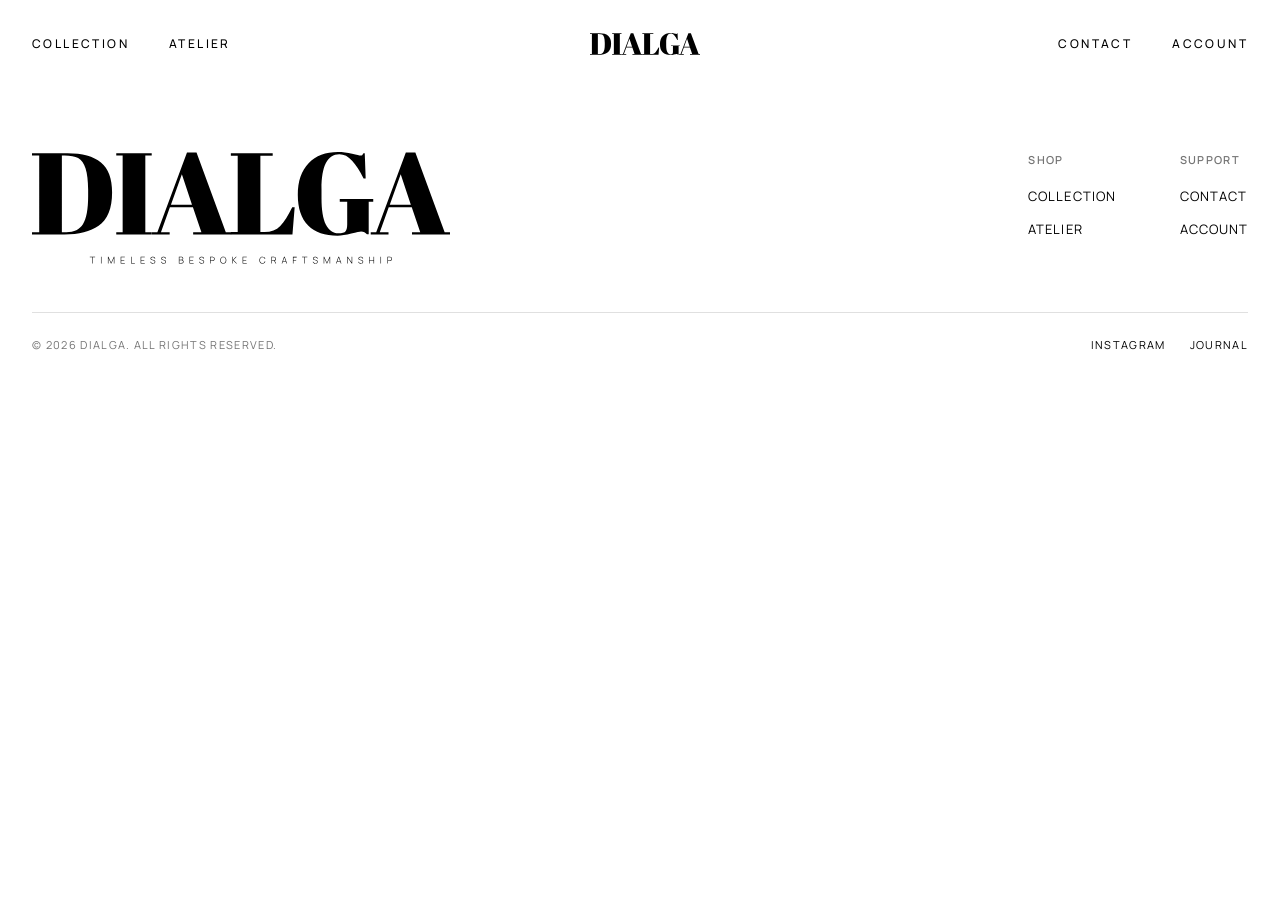
==== index.html @ 3e27c6c6 "Filename and directory fixed" ====
<!DOCTYPE html>
<html lang="en">
<head>
  <meta charset="UTF-8">
  <meta name="viewport" content="width=device-width, initial-scale=1.0">
  <link rel="preconnect" href="https://fonts.googleapis.com">
  <link rel="preconnect" href="https://fonts.gstatic.com" crossorigin>
  <link href="https://fonts.googleapis.com/css2?family=Abril+Fatface&family=Manrope:wght@400;500;600;700;800&display=swap" rel="stylesheet">
  <title>DIALGA | TIMELESS BESPOKE CRAFTSMANSHIP</title>
  <link rel="stylesheet" href="CSS/style.css">
</head>
<body>

  <header>
    <div class="headerContainer container">
      <nav class="navLinks" aria-label="Primary">
        <a class="navLink" href="pages/product.html">Collection</a>
        <a class="navLink" href="pages/about.html">Atelier</a>
      </nav>

      <a class="logo" href="index.html" aria-label="DIALGA — Home">
        <img src="assets/images/logo.svg" alt="DIALGA">
      </a>

      <nav class="navLinks" aria-label="Account">
        <a class="navLink" href="pages/contact.html">Contact</a>
        <a class="navLink" href="pages/sign-in.html">Account</a>
      </nav>
    </div>
  </header>

  <footer>
    <div class="container">
      <div class="footerContainer">
        <a class="logoAlt" href="index.html" aria-label="DIALGA — Home">
          <img src="assets/images/logo-alt.svg" alt="DIALGA">
        </a>

        <nav class="footerNavLinks" aria-label="Footer">
          <div class="footerNavGroup">
            <span class="footerLabel">Shop</span>
            <a class="footerLink" href="pages/product.html">Collection</a>
            <a class="footerLink" href="pages/about.html">Atelier</a>
          </div>
          <div class="footerNavGroup">
            <span class="footerLabel">Support</span>
            <a class="footerLink" href="pages/contact.html">Contact</a>
            <a class="footerLink" href="pages/sign-in.html">Account</a>
          </div>
        </nav>
      </div>

      <div class="footerBottom">
        <p class="footerCopyright">&copy; 2026 DIALGA. All Rights Reserved.</p>
        <div class="footerSocials">
          <a class="socialLink" href="#" target="_blank" rel="noopener">Instagram</a>
          <a class="socialLink" href="#" target="_blank" rel="noopener">Journal</a>
        </div>
      </div>
    </div>
  </footer>

  <script src="scripts/script.js"></script>
</body>
</html>
---- CSS/style.css ----
/* =========================================================
   DIALGA — Global Stylesheet
   ========================================================= */

/* -----------------------------
   1. RESET
------------------------------ */
*,
*::before,
*::after {
  box-sizing: border-box;
  margin: 0;
  padding: 0;
}

img,
svg {
  display: block;
  max-width: 100%;
}

h1,
h2,
h3,
h4,
h5,
h6 {
  font-family: var(--font-display);
  font-weight: 400; /* Abril Fatface ships as a single weight */
}

a {
  color: inherit;
  text-decoration: none;
}

ul,
ol {
  list-style: none;
}

button,
input {
  font: inherit;
  color: inherit;
  border: none;
  background: none;
}

/* -----------------------------
   2. ROOT VARIABLES
------------------------------ */
:root {
  /* Colors */
  --colorWhite: #ffffff;
  --colorBlack: #000000;
  --colorGrey: #757575;

  /* Fonts */
  --fontDisplay: "Abril Fatface", "Times New Roman", serif;
  --fontBody: "Manrope", "Helvetica Neue", Arial, sans-serif;

  /* Layout */
  --maxWidth: 1440px;
  --gutter: 32px;
  --border: 1px solid var(--colorBlack);
  --borderLight: 1px solid #e0e0e0;
  --headerHeight: 88px;
}

/* -----------------------------
   3. PAGE SETUP
------------------------------ */
body {
  background-color: var(--colorWhite);
  color: var(--colorBlack);
  font-family: var(--fontBody);
  font-size: 16px;
  line-height: 1.5;
}

/* -----------------------------
   4. CONTAINER
------------------------------ */
.container {
  width: 100%;
  max-width: var(--maxWidth);
  margin: 0 auto;
  padding: 0 var(--gutter);
}

/* -----------------------------
   5. HEADER
------------------------------ */
header {
  background-color: var(--colorWhite);
}

.headerContainer {
  height: var(--headerHeight);
  display: flex;
  align-items: center;
  justify-content: space-between;
}

.navLinks {
  display: flex;
  align-items: center;
  gap: 40px;
}

.navLink {
  font-size: 12px;
  font-weight: 500;
  text-transform: uppercase;
  letter-spacing: 0.2em;
}

.logo img {
  height: 22px;
  width: auto;
}

/* -----------------------------
   6. FOOTER
------------------------------ */
footer {
  padding: 64px 0 32px;
}

.footerContainer {
  display: flex;
  justify-content: space-between;
  gap: 32px;
  padding-bottom: 48px;
}

.logoAlt img {
  height: 112px;
  width: auto;
}

.footerNavLinks {
  display: flex;
  gap: 64px;
}

.footerNavGroup {
  display: flex;
  flex-direction: column;
  gap: 14px;
}

.footerLabel {
  font-size: 11px;
  font-weight: 600;
  text-transform: uppercase;
  letter-spacing: 0.12em;
  color: var(--colorGrey);
  margin-bottom: 4px;
}

.footerLink {
  font-size: 13px;
  text-transform: uppercase;
  letter-spacing: 0.08em;
}

.footerBottom {
  display: flex;
  align-items: center;
  justify-content: space-between;
  padding-top: 24px;
  border-top: var(--borderLight);
}

.footerCopyright {
  font-size: 11px;
  text-transform: uppercase;
  letter-spacing: 0.12em;
  color: var(--colorGrey);
}

.footerSocials {
  display: flex;
  gap: 24px;
}

.socialLink {
  font-size: 11px;
  text-transform: uppercase;
  letter-spacing: 0.12em;
}
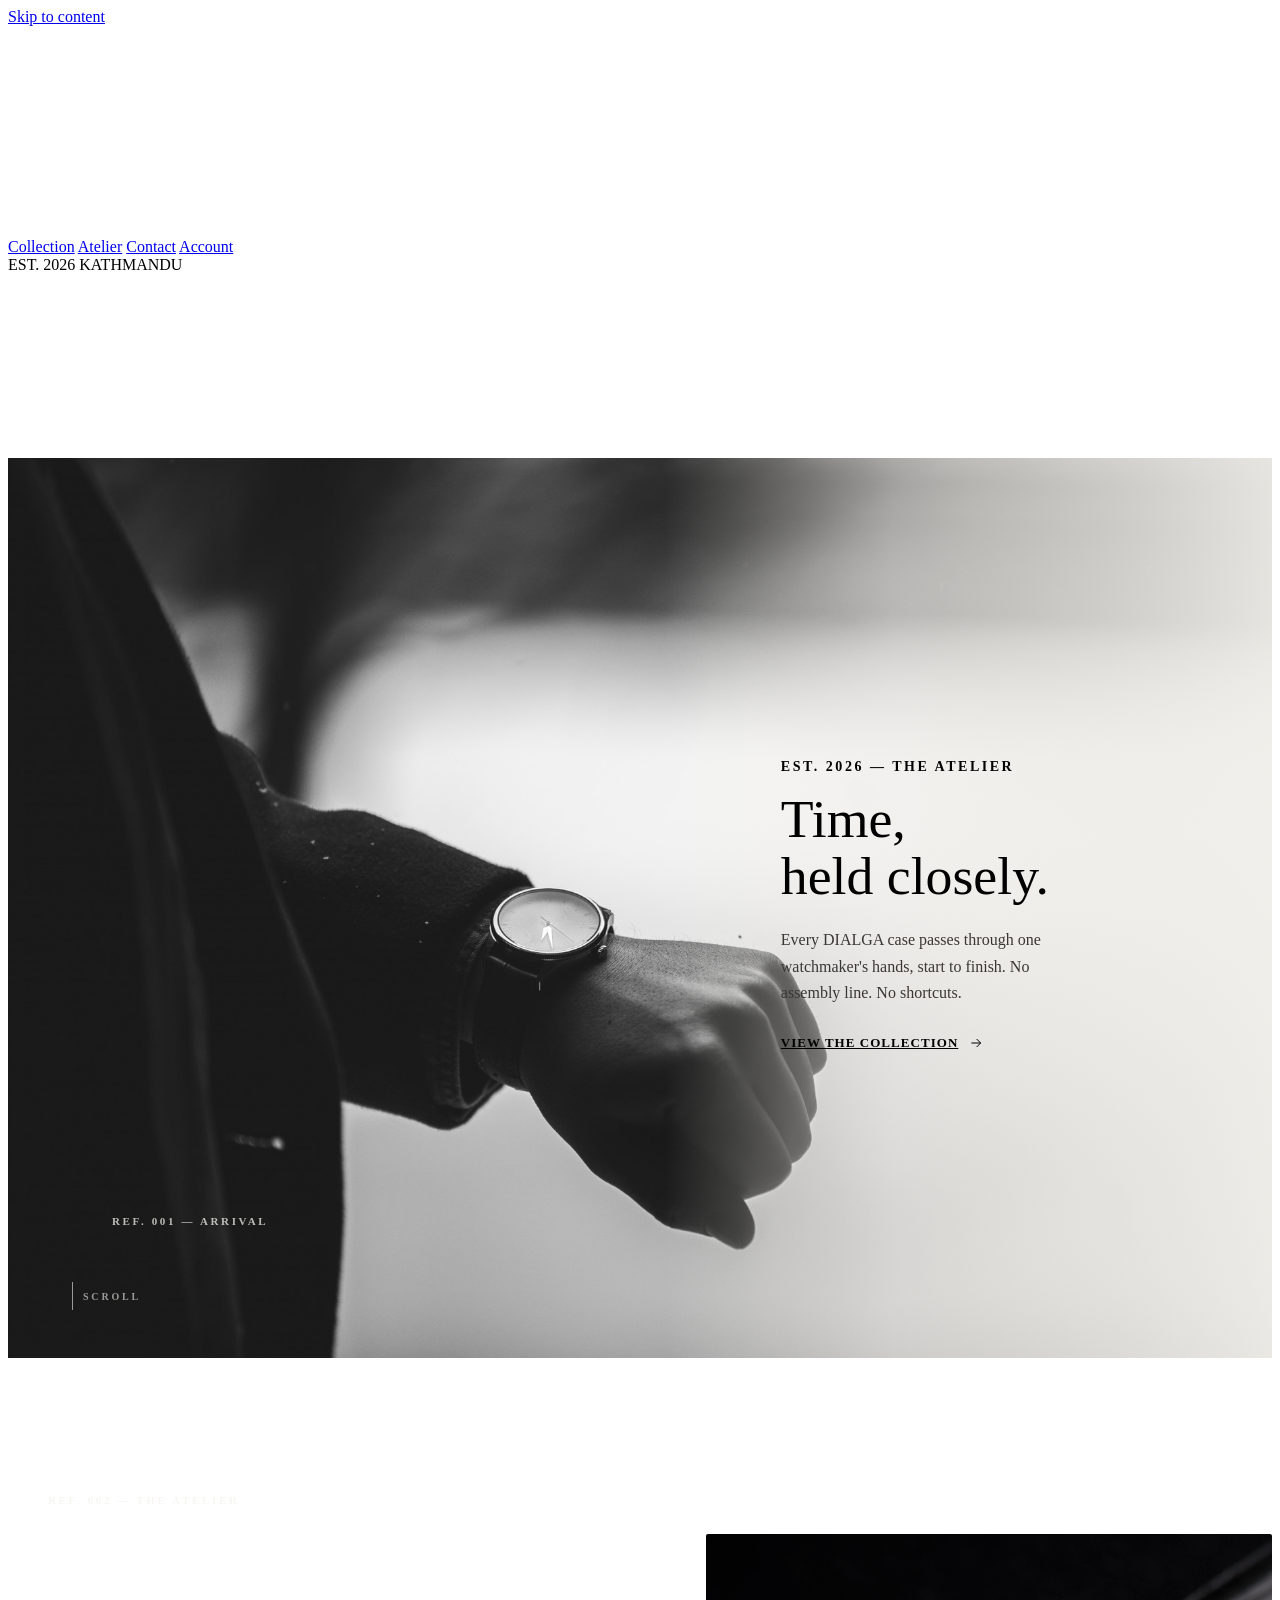
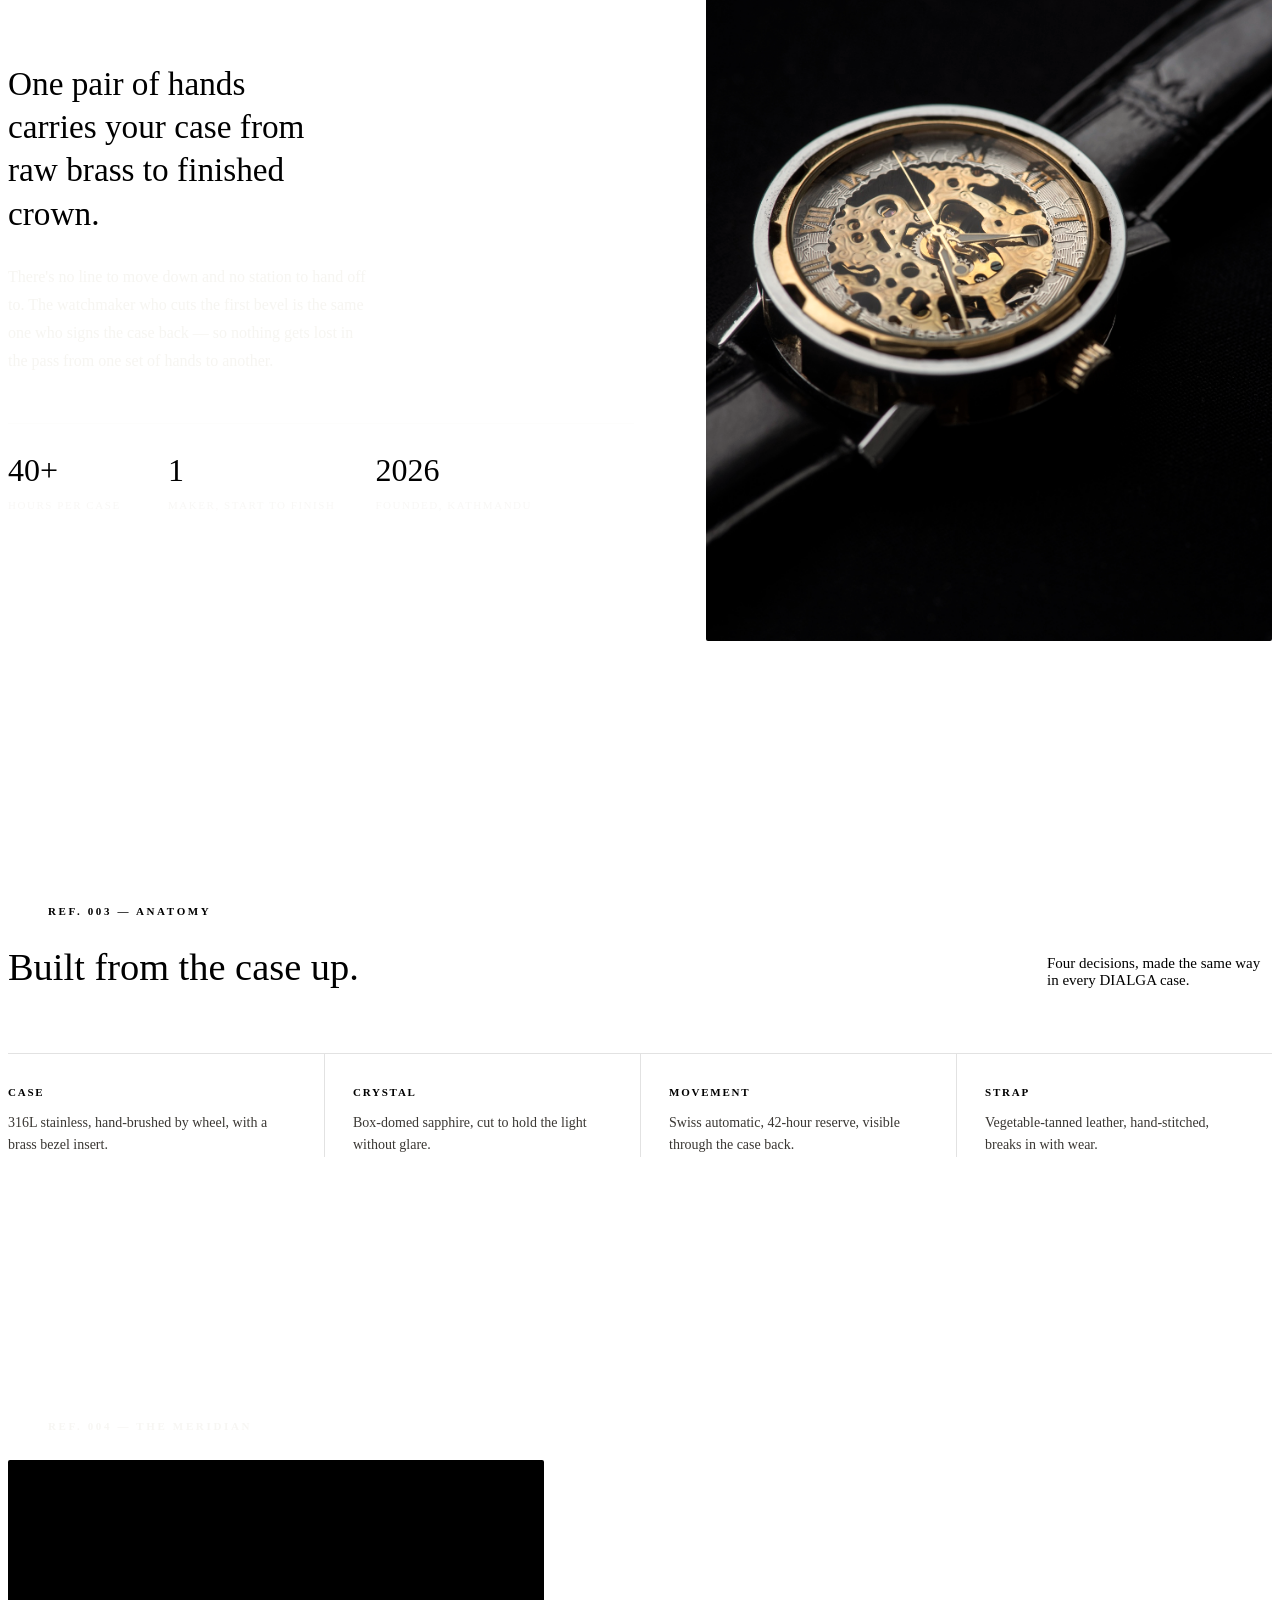
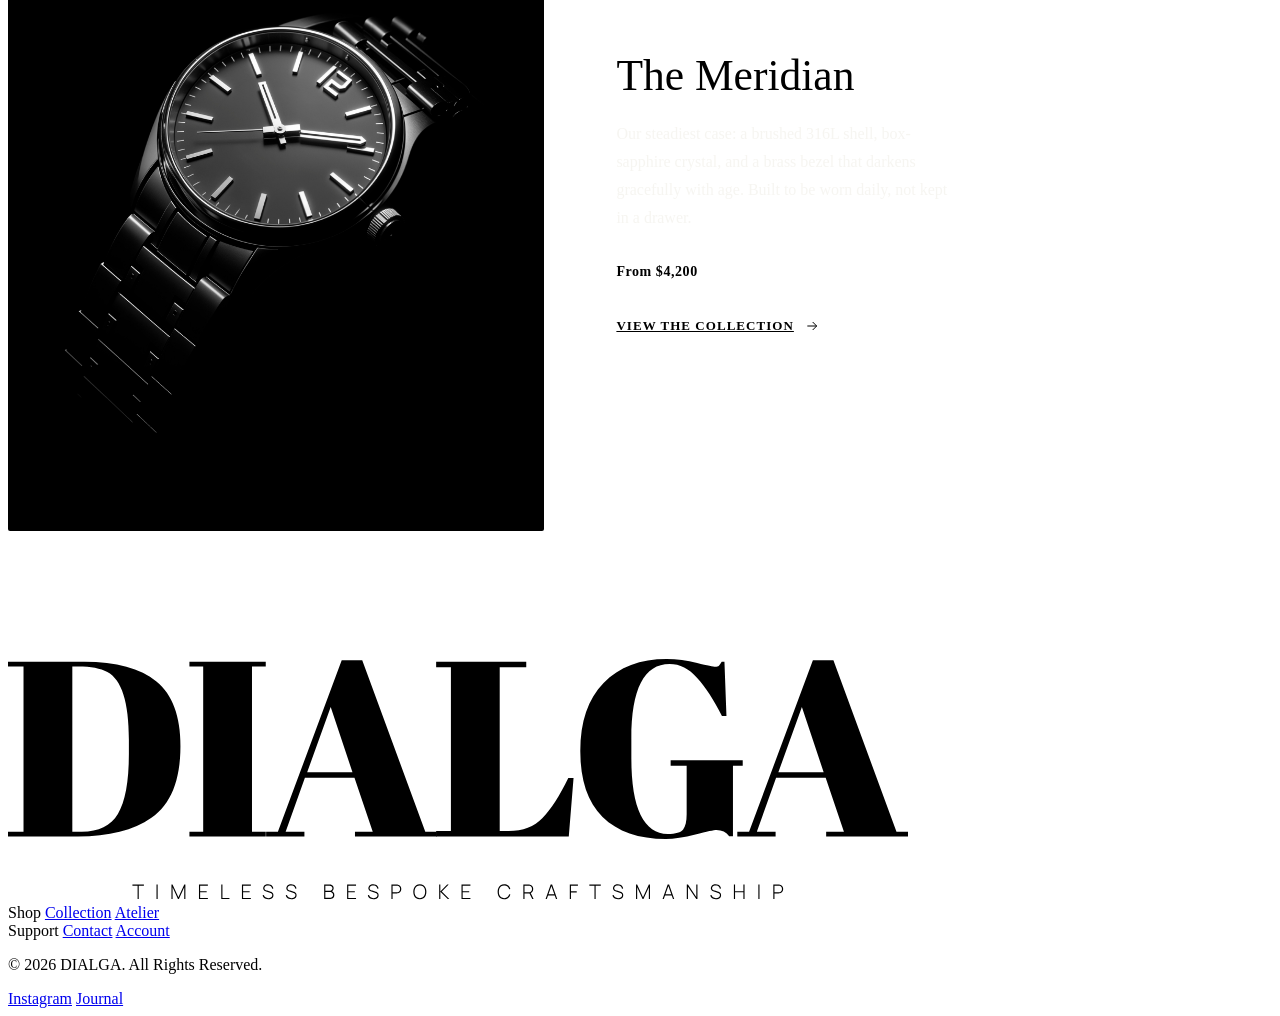
==== commit 973e0527: "Additional content generated" ====
--- a/index.html
+++ b/index.html
@@ -3,31 +3,647 @@
 <head>
   <meta charset="UTF-8">
   <meta name="viewport" content="width=device-width, initial-scale=1.0">
+  <title>DIALGA — Hand-Crafted Luxury Timepieces</title>
+  <meta name="description" content="DIALGA is a Kathmandu atelier making hand-finished watches, one watchmaker per case, start to finish. No assembly line, no shortcuts.">
+
+  <meta property="og:type" content="website">
+  <meta property="og:title" content="DIALGA — Hand-Crafted Luxury Timepieces">
+  <meta property="og:description" content="Every DIALGA case passes through one watchmaker's hands, start to finish. No assembly line. No shortcuts.">
+  <meta property="og:image" content="assets/images/hero-img.jpg">
+  <meta property="og:url" content="https://www.dialga.com/">
+  <meta name="twitter:card" content="summary_large_image">
+
+  <link rel="icon" type="image/svg+xml" href="assets/images/logo.svg">
+
   <link rel="preconnect" href="https://fonts.googleapis.com">
   <link rel="preconnect" href="https://fonts.gstatic.com" crossorigin>
   <link href="https://fonts.googleapis.com/css2?family=Abril+Fatface&family=Manrope:wght@400;500;600;700;800&display=swap" rel="stylesheet">
-  <title>DIALGA | TIMELESS BESPOKE CRAFTSMANSHIP</title>
-  <link rel="stylesheet" href="CSS/style.css">
+  <link rel="stylesheet" href="css/style.css">
+
+  <!-- Index-page-only styles. Only rules shared across pages (header shell,
+       footer, side nav, tokens, fonts) live in css/style.css. -->
+  <style>
+
+    /* ============================== HERO ============================== */
+
+    .hero {
+      position: relative;
+      height: 100svh;
+      min-height: 620px;
+      width: 100%;
+      overflow: hidden;
+      background: var(--charcoal);
+    }
+
+    .heroImage { position: absolute; inset: 0; z-index: 0; }
+
+    .heroImage img {
+      width: 100%;
+      height: 100%;
+      object-fit: cover;
+      object-position: 0% center;
+      display: block;
+    }
+
+    /* Film-grain: a faint fractal-noise texture over the photo, blended
+       with overlay so it reads as print-grade grain rather than digital
+       flatness. Cheap in bytes (inline SVG), no image request. */
+    .hero::after {
+      content: "";
+      position: absolute;
+      inset: 0;
+      z-index: 1;
+      opacity: 0.05;
+      mix-blend-mode: overlay;
+      pointer-events: none;
+      background-image: url("data:image/svg+xml,%3Csvg xmlns='http://www.w3.org/2000/svg'%3E%3Cfilter id='n'%3E%3CfeTurbulence type='fractalNoise' baseFrequency='0.85' numOctaves='2' stitchTiles='stitch'/%3E%3C/filter%3E%3Crect width='100%25' height='100%25' filter='url(%23n)'/%3E%3C/svg%3E");
+    }
+
+    /* Safety-net scrim: soft bone gradient between photo and text at all
+       desktop widths, so legibility doesn't depend on the specific crop. */
+    .hero::before {
+      content: "";
+      position: absolute;
+      inset: 0;
+      z-index: 2;
+      background: linear-gradient(
+        to right,
+        rgba(243, 241, 236, 0) 52%,
+        rgba(243, 241, 236, 0.55) 70%,
+        rgba(243, 241, 236, 0.92) 100%
+      );
+      pointer-events: none;
+    }
+
+    .heroContent {
+      position: absolute;
+      top: 0;
+      right: 0;
+      height: 100%;
+      z-index: 3;
+      width: clamp(300px, 34vw, 460px);
+      display: flex;
+      flex-direction: column;
+      justify-content: center;
+      padding: 0 clamp(32px, 5vw, 56px) 96px 16px;
+    }
+
+    /* Staggered entrance — respects prefers-reduced-motion via the global
+       "* { animation-duration: 0.01ms !important }" rule in style.css. */
+    @keyframes heroReveal {
+      from { opacity: 0; transform: translateY(18px); }
+      to   { opacity: 1; transform: translateY(0); }
+    }
+
+    .heroKicker, .heroHeadline, .heroSubtext, .heroCta, .heroRef, .heroScrollCue {
+      animation: heroReveal 0.9s cubic-bezier(0.22, 1, 0.36, 1) both;
+    }
+    .heroRef        { animation-delay: 0.05s; }
+    .heroKicker     { animation-delay: 0.15s; }
+    .heroHeadline   { animation-delay: 0.30s; }
+    .heroSubtext    { animation-delay: 0.48s; }
+    .heroCta        { animation-delay: 0.62s; }
+    .heroScrollCue  { animation-delay: 0.80s; }
+
+    .heroKicker {
+      font-size: 14px;
+      font-weight: 600;
+      letter-spacing: 0.18em;
+      text-transform: uppercase;
+      color: var(--brass);
+      margin: 0 0 16px;
+    }
+
+    .heroHeadline {
+      font-family: var(--font-display);
+      font-weight: 400;
+      font-size: clamp(34px, 4.2vw, 68px);
+      line-height: 1.06;
+      margin: 0 0 22px;
+      color: var(--ink);
+    }
+
+    .heroSubtext {
+      font-size: 16px;
+      line-height: 1.65;
+      color: #3A3733;
+      margin: 0 0 28px;
+      max-width: 34ch;
+    }
+
+    .heroCta {
+      display: inline-flex;
+      align-items: center;
+      gap: 10px;
+      width: fit-content;
+      font-size: 13px;
+      font-weight: 600;
+      letter-spacing: 0.08em;
+      text-transform: uppercase;
+      color: var(--ink);
+      padding-bottom: 6px;
+      border-bottom: 1px solid var(--ink);
+      transition: gap 0.25s ease, color 0.25s ease, border-color 0.25s ease;
+    }
+
+    .heroCta:hover, .heroCta:focus-visible {
+      gap: 16px;
+      color: var(--brass);
+      border-color: var(--brass);
+    }
+
+    .heroCta svg { width: 16px; height: 16px; flex-shrink: 0; }
+
+    /* Ledger plate — every section on this page carries one of these,
+       echoing the fact that every DIALGA case is individually referenced.
+       It's the one recurring device that's actually true of the product. */
+    .heroRef {
+      position: absolute;
+      left: 64px;
+      bottom: 120px;
+      z-index: 3;
+      display: flex;
+      align-items: center;
+      gap: 12px;
+      font-size: 11px;
+      font-weight: 600;
+      letter-spacing: 0.24em;
+      text-transform: uppercase;
+      color: rgba(243, 241, 236, 0.75);
+    }
+
+    .heroRef::before {
+      content: "";
+      width: 28px;
+      height: 1px;
+      background: var(--brass-light);
+    }
+
+    .heroScrollCue {
+      position: absolute;
+      left: 64px;
+      bottom: 48px;
+      z-index: 3;
+      display: flex;
+      align-items: center;
+      gap: 10px;
+      font-size: 10px;
+      font-weight: 600;
+      letter-spacing: 0.28em;
+      text-transform: uppercase;
+      color: rgba(243, 241, 236, 0.6);
+    }
+
+    .heroScrollCue span {
+      display: block;
+      width: 1px;
+      height: 28px;
+      background: rgba(243, 241, 236, 0.6);
+      animation: scrollLine 2.2s ease-in-out infinite;
+      transform-origin: top;
+    }
+
+    @keyframes scrollLine {
+      0%   { transform: scaleY(0); opacity: 0; }
+      35%  { transform: scaleY(1); opacity: 1; }
+      70%  { transform: scaleY(1); opacity: 0.4; }
+      100% { transform: scaleY(0); opacity: 0; }
+    }
+
+    @media (max-width: 700px) {
+      .heroImage img { object-position: 32% center; }
+
+      /* Repurpose the desktop light scrim (.hero::before) as a dark
+         bottom-up scrim on mobile, rather than introducing a second
+         pseudo-element — same slot, different gradient. */
+      .hero::before {
+        background: linear-gradient(to top, rgba(10, 9, 8, 0.72) 0%, rgba(10, 9, 8, 0.28) 45%, rgba(10, 9, 8, 0) 68%);
+      }
+
+      .heroContent {
+        top: auto; bottom: 0; right: 0; left: 0;
+        width: auto; height: auto;
+        padding: 0 24px 48px;
+        z-index: 3;
+      }
+
+      .heroKicker { color: #D9B27C; }
+      .heroHeadline { color: var(--bone); font-size: clamp(34px, 10vw, 48px); }
+      .heroSubtext { color: rgba(243, 241, 236, 0.78); max-width: none; }
+      .heroCta { color: var(--bone); border-color: var(--bone); }
+      .heroCta:hover, .heroCta:focus-visible { color: var(--brass-light); border-color: var(--brass-light); }
+
+      .heroRef, .heroScrollCue { display: none; }
+    }
+
+    /* ========================= SHARED SECTION SHELL ========================= */
+
+    .section {
+      padding: 128px 0;
+      position: relative;
+      opacity: 0;
+      transform: translateY(28px);
+      transition: opacity 0.8s cubic-bezier(0.22, 1, 0.36, 1), transform 0.8s cubic-bezier(0.22, 1, 0.36, 1);
+    }
+
+    .section.isVisible { opacity: 1; transform: translateY(0); }
+
+    .section--dark { background: var(--charcoal); color: var(--bone); }
+    .section--light { background: var(--bone); color: var(--ink); }
+
+    .sectionRef {
+      display: inline-flex;
+      align-items: center;
+      gap: 12px;
+      font-size: 11px;
+      font-weight: 600;
+      letter-spacing: 0.24em;
+      text-transform: uppercase;
+      margin: 0 0 28px;
+    }
+
+    .sectionRef::before {
+      content: "";
+      width: 28px;
+      height: 1px;
+      background: var(--brass);
+    }
+
+    .section--dark .sectionRef { color: rgba(243, 241, 236, 0.65); }
+    .section--light .sectionRef { color: var(--stone); }
+
+    @media (max-width: 700px) {
+      .section { padding: 80px 0; }
+    }
+
+    /* ============================== ATELIER ============================== */
+
+    .atelierGrid {
+      display: grid;
+      grid-template-columns: 1.05fr 0.95fr;
+      gap: 72px;
+      align-items: center;
+    }
+
+    .atelierQuote {
+      font-family: var(--font-display);
+      font-weight: 400;
+      font-size: clamp(26px, 2.6vw, 40px);
+      line-height: 1.3;
+      color: var(--bone);
+      margin: 0 0 28px;
+      max-width: 18ch;
+    }
+
+    .atelierBody {
+      font-size: 16px;
+      line-height: 1.75;
+      color: rgba(243, 241, 236, 0.72);
+      max-width: 46ch;
+      margin: 0 0 48px;
+    }
+
+    .statRow {
+      display: flex;
+      gap: 40px;
+      flex-wrap: wrap;
+      border-top: 1px solid rgba(243, 241, 236, 0.16);
+      padding-top: 28px;
+    }
+
+    .statItem { min-width: 120px; }
+
+    .statNumber {
+      display: block;
+      font-family: var(--font-display);
+      font-size: 32px;
+      color: var(--brass-light);
+      margin-bottom: 6px;
+    }
+
+    .statLabel {
+      font-size: 11px;
+      letter-spacing: 0.14em;
+      text-transform: uppercase;
+      color: rgba(243, 241, 236, 0.55);
+    }
+
+    .atelierImage {
+      position: relative;
+      aspect-ratio: 4 / 5;
+      overflow: hidden;
+      border-radius: 2px;
+    }
+
+    .atelierImage img {
+      width: 100%;
+      height: 100%;
+      object-fit: cover;
+      display: block;
+      filter: sepia(0.18) saturate(1.05);
+    }
+
+    @media (max-width: 860px) {
+      .atelierGrid { grid-template-columns: 1fr; gap: 40px; }
+      .atelierImage { order: -1; aspect-ratio: 16 / 10; }
+    }
+
+    /* ============================== ANATOMY ============================== */
+
+    .anatomyHead {
+      display: flex;
+      justify-content: space-between;
+      align-items: flex-end;
+      gap: 32px;
+      flex-wrap: wrap;
+      margin-bottom: 64px;
+    }
+
+    .anatomyHeading {
+      font-family: var(--font-display);
+      font-weight: 400;
+      font-size: clamp(28px, 3vw, 44px);
+      margin: 0;
+      color: var(--ink);
+    }
+
+    .anatomyIntro {
+      font-size: 15px;
+      color: var(--stone);
+      max-width: 30ch;
+      margin: 0;
+    }
+
+    .specStrip {
+      display: grid;
+      grid-template-columns: repeat(4, 1fr);
+      border-top: 1px solid rgba(18, 17, 16, 0.12);
+    }
+
+    .specItem {
+      padding: 32px 28px 0 0;
+      border-left: 1px solid rgba(18, 17, 16, 0.12);
+      padding-left: 28px;
+    }
+
+    .specItem:first-child { border-left: none; padding-left: 0; }
+
+    .specLabel {
+      font-size: 11px;
+      font-weight: 700;
+      letter-spacing: 0.16em;
+      text-transform: uppercase;
+      color: var(--brass);
+      margin: 0 0 14px;
+    }
+
+    .specText {
+      font-size: 14px;
+      line-height: 1.6;
+      color: #3A3733;
+      margin: 0;
+    }
+
+    @media (max-width: 860px) {
+      .specStrip { grid-template-columns: 1fr 1fr; }
+      .specItem:nth-child(3) { border-left: none; padding-left: 0; }
+      .specItem:nth-child(1), .specItem:nth-child(2), .specItem:nth-child(3), .specItem:nth-child(4) {
+        border-top: 1px solid rgba(18, 17, 16, 0.12);
+        padding-top: 24px;
+        margin-top: 24px;
+      }
+      .specItem:nth-child(1), .specItem:nth-child(2) { border-top: none; margin-top: 0; }
+    }
+
+    @media (max-width: 560px) {
+      .specStrip { grid-template-columns: 1fr; }
+      .specItem { border-left: none !important; padding-left: 0 !important; }
+      .specItem:not(:first-child) { border-top: 1px solid rgba(18, 17, 16, 0.12); padding-top: 24px; margin-top: 24px; }
+    }
+
+    /* ============================== FEATURED ============================== */
+
+    .featuredGrid {
+      display: grid;
+      grid-template-columns: 0.9fr 1.1fr;
+      gap: 72px;
+      align-items: center;
+    }
+
+    .featuredImage {
+      position: relative;
+      aspect-ratio: 4 / 5;
+      overflow: hidden;
+      border-radius: 2px;
+    }
+
+    .featuredImage img {
+      width: 100%;
+      height: 100%;
+      object-fit: cover;
+      display: block;
+    }
+
+    .featuredName {
+      font-family: var(--font-display);
+      font-weight: 400;
+      font-size: clamp(30px, 3.4vw, 48px);
+      margin: 0 0 20px;
+      color: var(--bone);
+    }
+
+    .featuredBody {
+      font-size: 16px;
+      line-height: 1.75;
+      color: rgba(243, 241, 236, 0.72);
+      max-width: 42ch;
+      margin: 0 0 32px;
+    }
+
+    .featuredMeta {
+      display: flex;
+      align-items: center;
+      gap: 24px;
+      margin-bottom: 36px;
+    }
+
+    .featuredPrice {
+      font-size: 14px;
+      font-weight: 600;
+      letter-spacing: 0.04em;
+      color: var(--brass-light);
+    }
+
+    .featuredCta {
+      display: inline-flex;
+      align-items: center;
+      gap: 10px;
+      width: fit-content;
+      font-size: 13px;
+      font-weight: 600;
+      letter-spacing: 0.08em;
+      text-transform: uppercase;
+      color: var(--bone);
+      padding-bottom: 6px;
+      border-bottom: 1px solid var(--bone);
+      transition: gap 0.25s ease, color 0.25s ease, border-color 0.25s ease;
+    }
+
+    .featuredCta:hover, .featuredCta:focus-visible {
+      gap: 16px;
+      color: var(--brass-light);
+      border-color: var(--brass-light);
+    }
+
+    .featuredCta svg { width: 16px; height: 16px; flex-shrink: 0; }
+
+    @media (max-width: 860px) {
+      .featuredGrid { grid-template-columns: 1fr; gap: 40px; }
+      .featuredImage { aspect-ratio: 16 / 10; }
+    }
+
+  </style>
 </head>
 <body>
 
+  <a class="skipLink" href="#main">Skip to content</a>
+
+  <div class="sideNav" aria-label="Main Navigation">
+
+    <div class="navHandle" aria-hidden="true">
+      <img src="assets/images/icon-list.svg" alt="" />
+    </div>
+
+    <div class="navLogo">
+      <a href="index.html" aria-label="DIALGA — Home">
+        <img src="assets/images/logo-light.svg" alt="DIALGA" />
+      </a>
+    </div>
+
+    <nav class="navMenu">
+      <a href="pages/product.html">Collection</a>
+      <a href="pages/about.html">Atelier</a>
+      <a href="pages/contact.html">Contact</a>
+      <a href="pages/sign-in.html">Account</a>
+    </nav>
+
+    <div class="navMeta">
+      <span>EST. 2026</span>
+      <span class="navMetaLoc">KATHMANDU</span>
+    </div>
+
+  </div>
+
   <header>
-    <div class="headerContainer container">
-      <nav class="navLinks" aria-label="Primary">
-        <a class="navLink" href="pages/product.html">Collection</a>
-        <a class="navLink" href="pages/about.html">Atelier</a>
-      </nav>
-
+    <div class="headerInner">
       <a class="logo" href="index.html" aria-label="DIALGA — Home">
-        <img src="assets/images/logo.svg" alt="DIALGA">
+        <img src="assets/images/logo-light.svg" alt="DIALGA">
       </a>
-
-      <nav class="navLinks" aria-label="Account">
-        <a class="navLink" href="pages/contact.html">Contact</a>
-        <a class="navLink" href="pages/sign-in.html">Account</a>
-      </nav>
     </div>
   </header>
+
+  <main id="main">
+
+    <section class="hero">
+      <div class="heroImage">
+        <img src="assets/images/hero-img.jpg" alt="Close-up of a hand-finished DIALGA watch worn on the wrist, checking the time">
+      </div>
+      <div class="heroContent">
+        <p class="heroKicker">Est. 2026 &mdash; The Atelier</p>
+        <h1 class="heroHeadline">Time,<br>held closely.</h1>
+        <p class="heroSubtext">Every DIALGA case passes through one watchmaker's hands, start to finish. No assembly line. No shortcuts.</p>
+        <a class="heroCta" href="pages/product.html">
+          View the collection
+          <svg viewBox="0 0 24 24" fill="none" stroke="currentColor" stroke-width="1.5"><path d="M5 12h14M13 6l6 6-6 6"/></svg>
+        </a>
+      </div>
+      <p class="heroRef">Ref. 001 — Arrival</p>
+      <div class="heroScrollCue"><span></span>Scroll</div>
+    </section>
+
+    <!-- REF. 002 — the maker's process, stated plainly -->
+    <section class="section section--dark" id="atelier">
+      <div class="container">
+        <p class="sectionRef">Ref. 002 — The Atelier</p>
+        <div class="atelierGrid">
+          <div>
+            <p class="atelierQuote">One pair of hands carries your case from raw brass to finished crown.</p>
+            <p class="atelierBody">There's no line to move down and no station to hand off to. The watchmaker who cuts the first bevel is the same one who signs the case back — so nothing gets lost in the pass from one set of hands to another.</p>
+            <div class="statRow">
+              <div class="statItem">
+                <span class="statNumber">40+</span>
+                <span class="statLabel">Hours per case</span>
+              </div>
+              <div class="statItem">
+                <span class="statNumber">1</span>
+                <span class="statLabel">Maker, start to finish</span>
+              </div>
+              <div class="statItem">
+                <span class="statNumber">2026</span>
+                <span class="statLabel">Founded, Kathmandu</span>
+              </div>
+            </div>
+          </div>
+          <div class="atelierImage">
+            <img src="assets/images/product-4.jpg" alt="Close-up of a watchmaker's hands finishing a case in the DIALGA atelier">
+          </div>
+        </div>
+      </div>
+    </section>
+
+    <!-- REF. 003 — what's actually inside the case -->
+    <section class="section section--light" id="anatomy">
+      <div class="container">
+        <p class="sectionRef">Ref. 003 — Anatomy</p>
+        <div class="anatomyHead">
+          <h2 class="anatomyHeading">Built from the case up.</h2>
+          <p class="anatomyIntro">Four decisions, made the same way in every DIALGA case.</p>
+        </div>
+        <div class="specStrip">
+          <div class="specItem">
+            <p class="specLabel">Case</p>
+            <p class="specText">316L stainless, hand-brushed by wheel, with a brass bezel insert.</p>
+          </div>
+          <div class="specItem">
+            <p class="specLabel">Crystal</p>
+            <p class="specText">Box-domed sapphire, cut to hold the light without glare.</p>
+          </div>
+          <div class="specItem">
+            <p class="specLabel">Movement</p>
+            <p class="specText">Swiss automatic, 42-hour reserve, visible through the case back.</p>
+          </div>
+          <div class="specItem">
+            <p class="specLabel">Strap</p>
+            <p class="specText">Vegetable-tanned leather, hand-stitched, breaks in with wear.</p>
+          </div>
+        </div>
+      </div>
+    </section>
+
+    <!-- REF. 004 — bridge into the product catalogue -->
+    <section class="section section--dark" id="featured">
+      <div class="container">
+        <p class="sectionRef">Ref. 004 — The Meridian</p>
+        <div class="featuredGrid">
+          <div class="featuredImage">
+            <img src="assets/images/product-1.jpg" alt="The Meridian, a DIALGA watch with a brushed steel case and brass bezel">
+          </div>
+          <div>
+            <h2 class="featuredName">The Meridian</h2>
+            <p class="featuredBody">Our steadiest case: a brushed 316L shell, box-sapphire crystal, and a brass bezel that darkens gracefully with age. Built to be worn daily, not kept in a drawer.</p>
+            <div class="featuredMeta">
+              <span class="featuredPrice">From $4,200</span>
+            </div>
+            <a class="featuredCta" href="pages/product.html">
+              View the collection
+              <svg viewBox="0 0 24 24" fill="none" stroke="currentColor" stroke-width="1.5"><path d="M5 12h14M13 6l6 6-6 6"/></svg>
+            </a>
+          </div>
+        </div>
+      </div>
+    </section>
+
+  </main>
 
   <footer>
     <div class="container">
@@ -53,13 +669,34 @@
       <div class="footerBottom">
         <p class="footerCopyright">&copy; 2026 DIALGA. All Rights Reserved.</p>
         <div class="footerSocials">
-          <a class="socialLink" href="#" target="_blank" rel="noopener">Instagram</a>
-          <a class="socialLink" href="#" target="_blank" rel="noopener">Journal</a>
+          <a class="socialLink" href="#" target="_blank" rel="noopener" aria-label="Instagram (opens in new tab)">Instagram</a>
+          <a class="socialLink" href="#" target="_blank" rel="noopener" aria-label="Journal (opens in new tab)">Journal</a>
         </div>
       </div>
     </div>
   </footer>
 
   <script src="scripts/script.js"></script>
+  <script>
+    // Index-page-only: reveal the .section blocks as they scroll into view.
+    // Reduced-motion users get the same result instantly, since the shared
+    // stylesheet zeroes transition-duration under that media query.
+    (function () {
+      var sections = document.querySelectorAll('.section');
+      if (!('IntersectionObserver' in window) || !sections.length) {
+        sections.forEach(function (s) { s.classList.add('isVisible'); });
+        return;
+      }
+      var io = new IntersectionObserver(function (entries) {
+        entries.forEach(function (entry) {
+          if (entry.isIntersecting) {
+            entry.target.classList.add('isVisible');
+            io.unobserve(entry.target);
+          }
+        });
+      }, { threshold: 0.15 });
+      sections.forEach(function (s) { io.observe(s); });
+    })();
+  </script>
 </body>
-</html>
+</html>
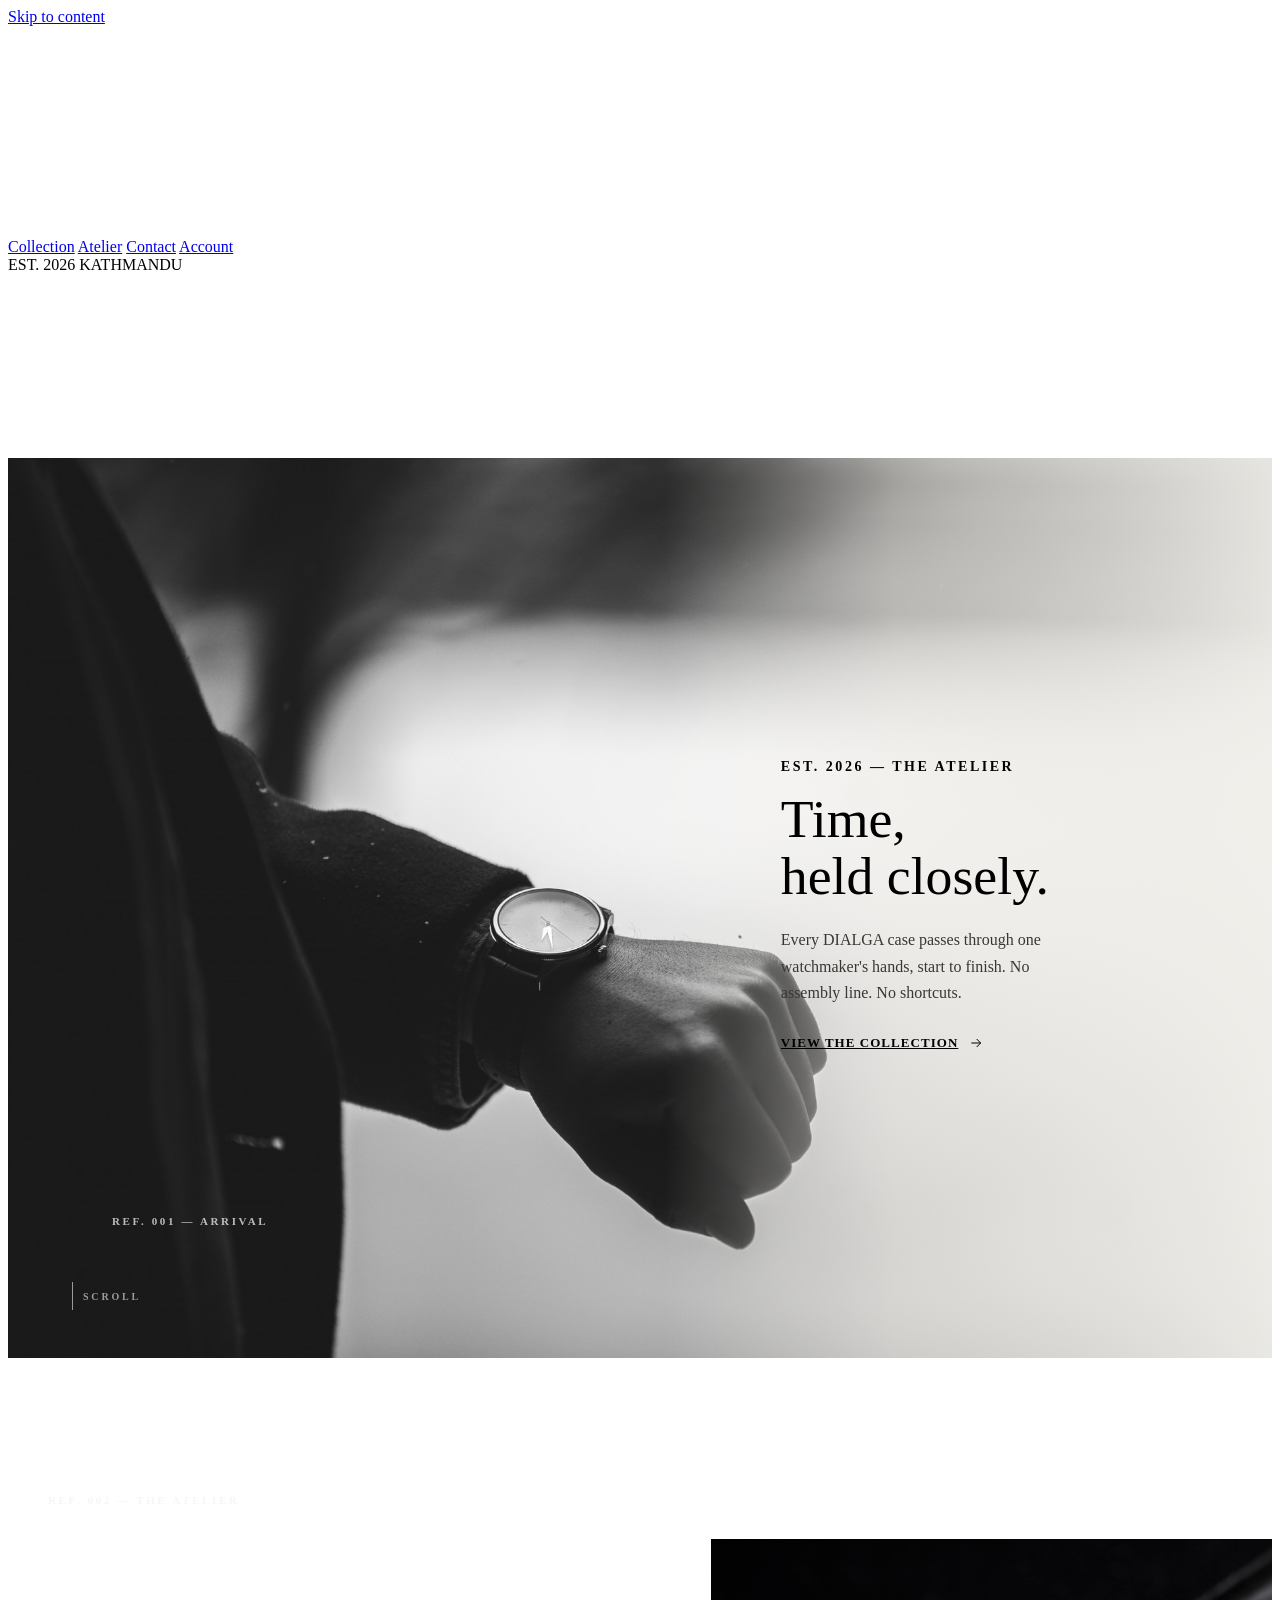
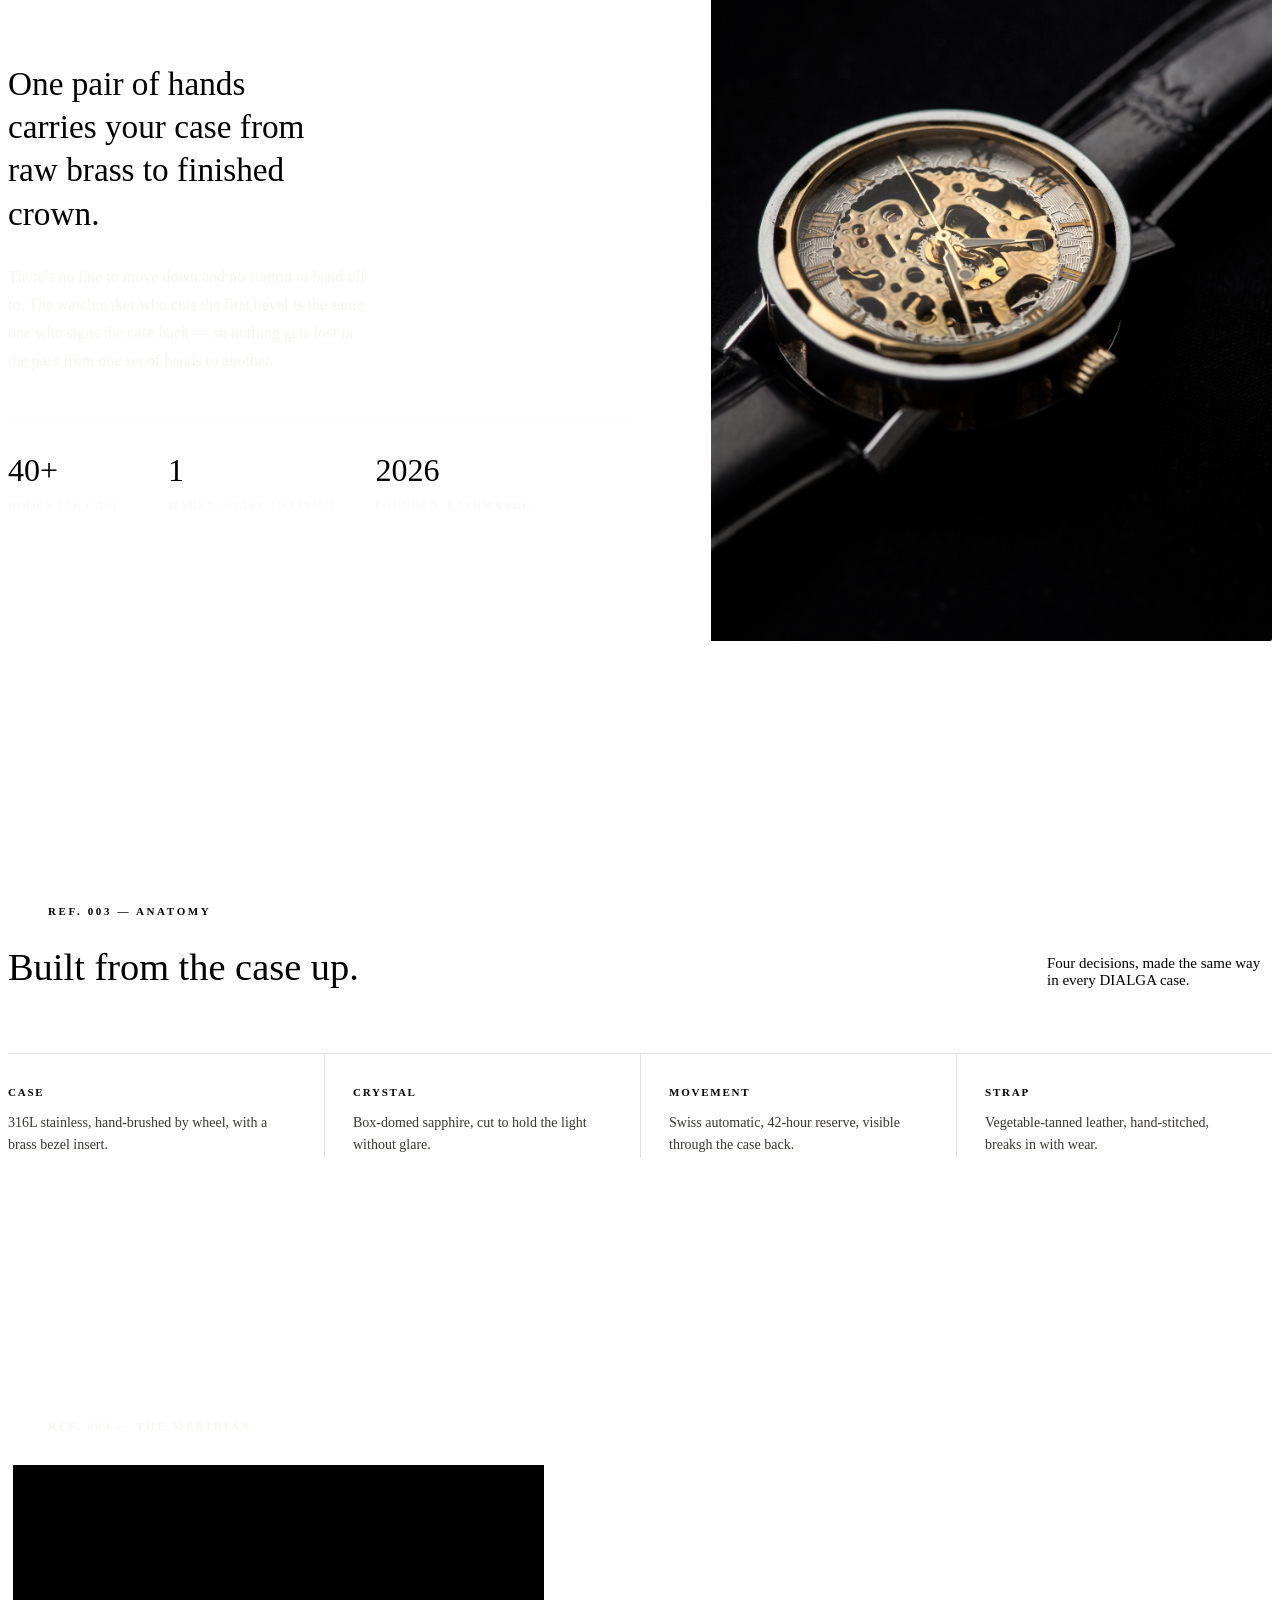
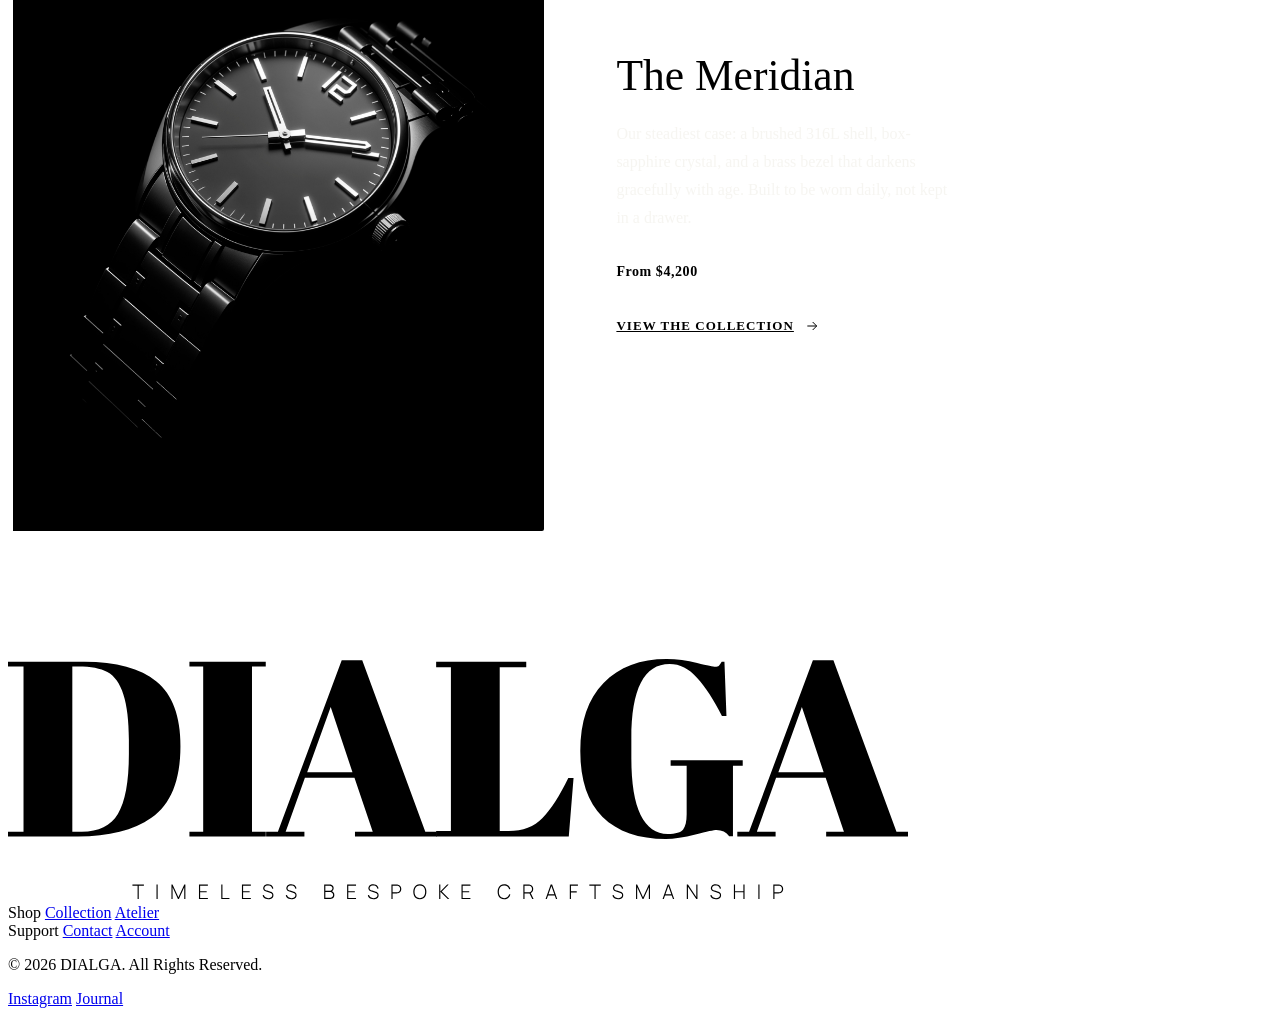
==== commit 7eeff23a: "border added in images" ====
--- a/index.html
+++ b/index.html
@@ -333,6 +333,7 @@
       aspect-ratio: 4 / 5;
       overflow: hidden;
       border-radius: 2px;
+      border: 1px solid var(--brass);
     }
 
     .atelierImage img {
@@ -341,6 +342,7 @@
       object-fit: cover;
       display: block;
       filter: sepia(0.18) saturate(1.05);
+      padding: 5px;
     }
 
     @media (max-width: 860px) {
@@ -435,6 +437,7 @@
       aspect-ratio: 4 / 5;
       overflow: hidden;
       border-radius: 2px;
+      border: 1px solid var(--brass);
     }
 
     .featuredImage img {
@@ -442,6 +445,7 @@
       height: 100%;
       object-fit: cover;
       display: block;
+      padding: 5px;
     }
 
     .featuredName {
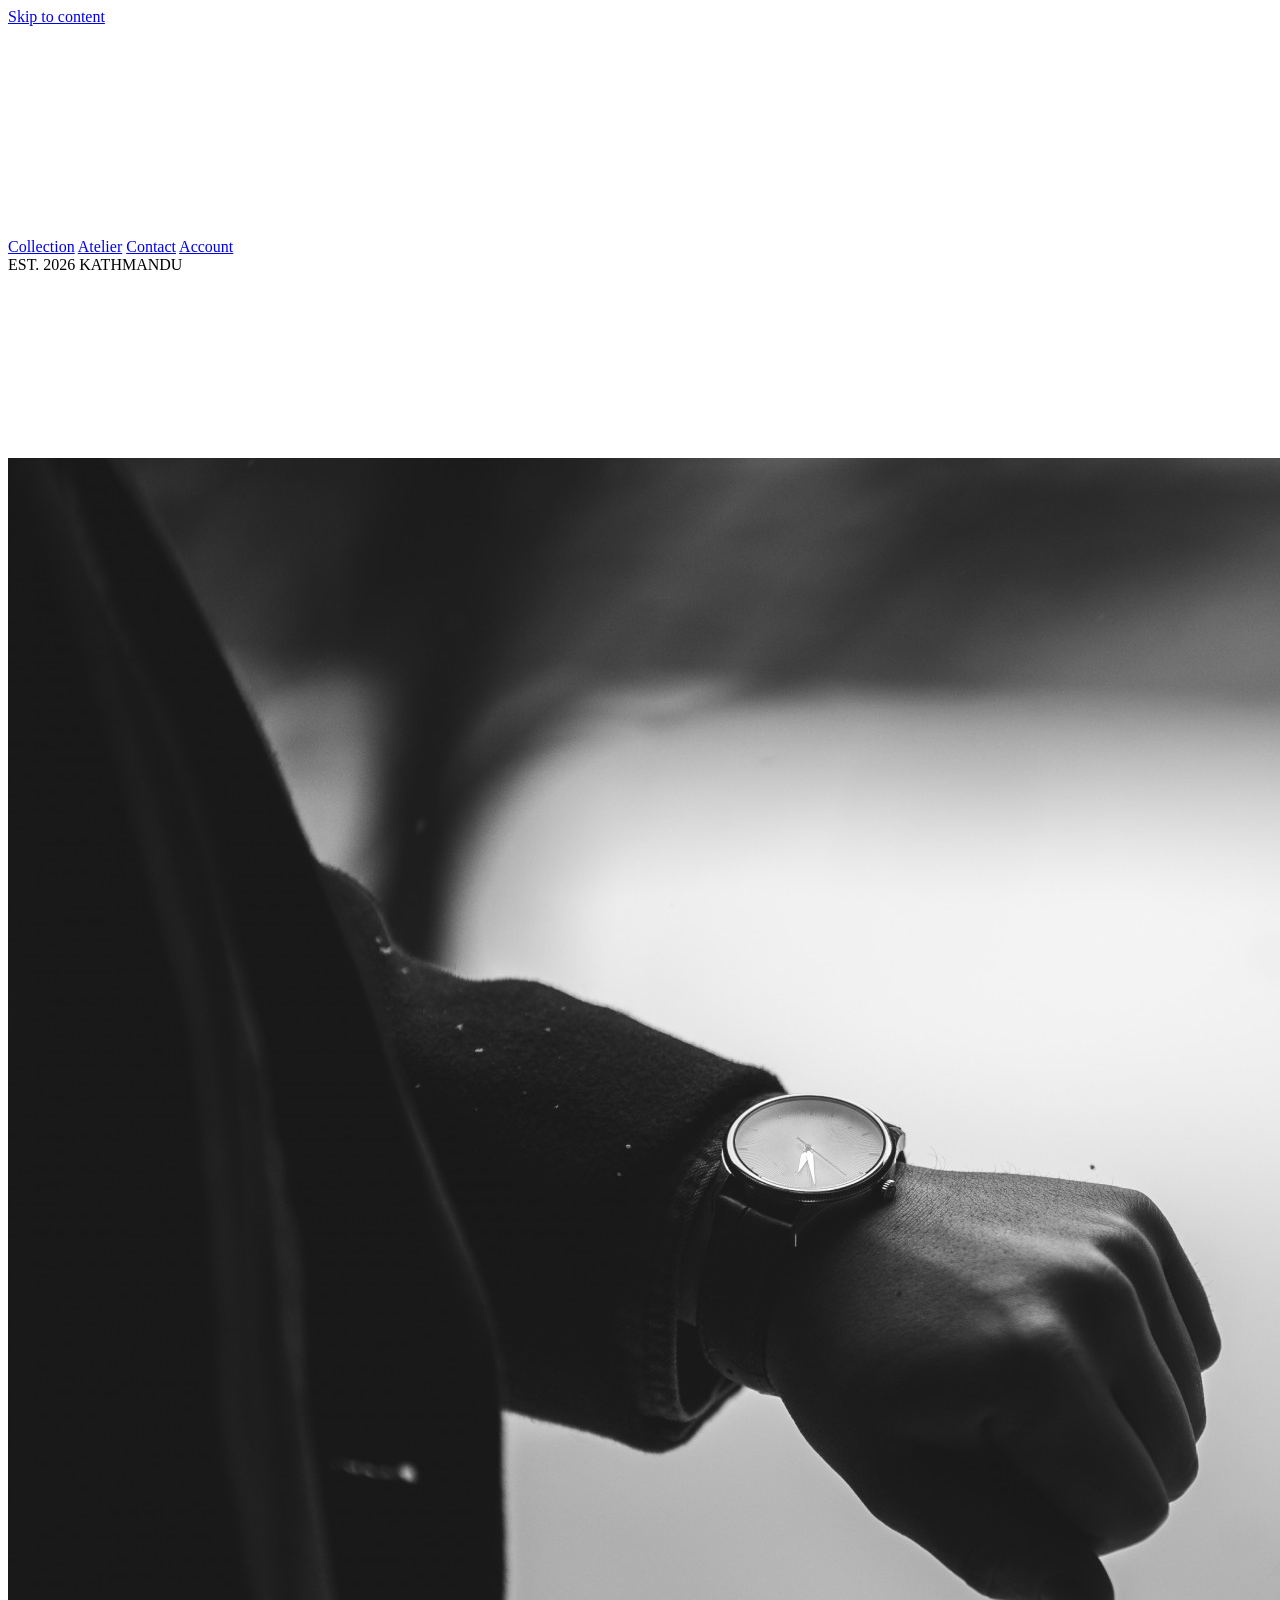
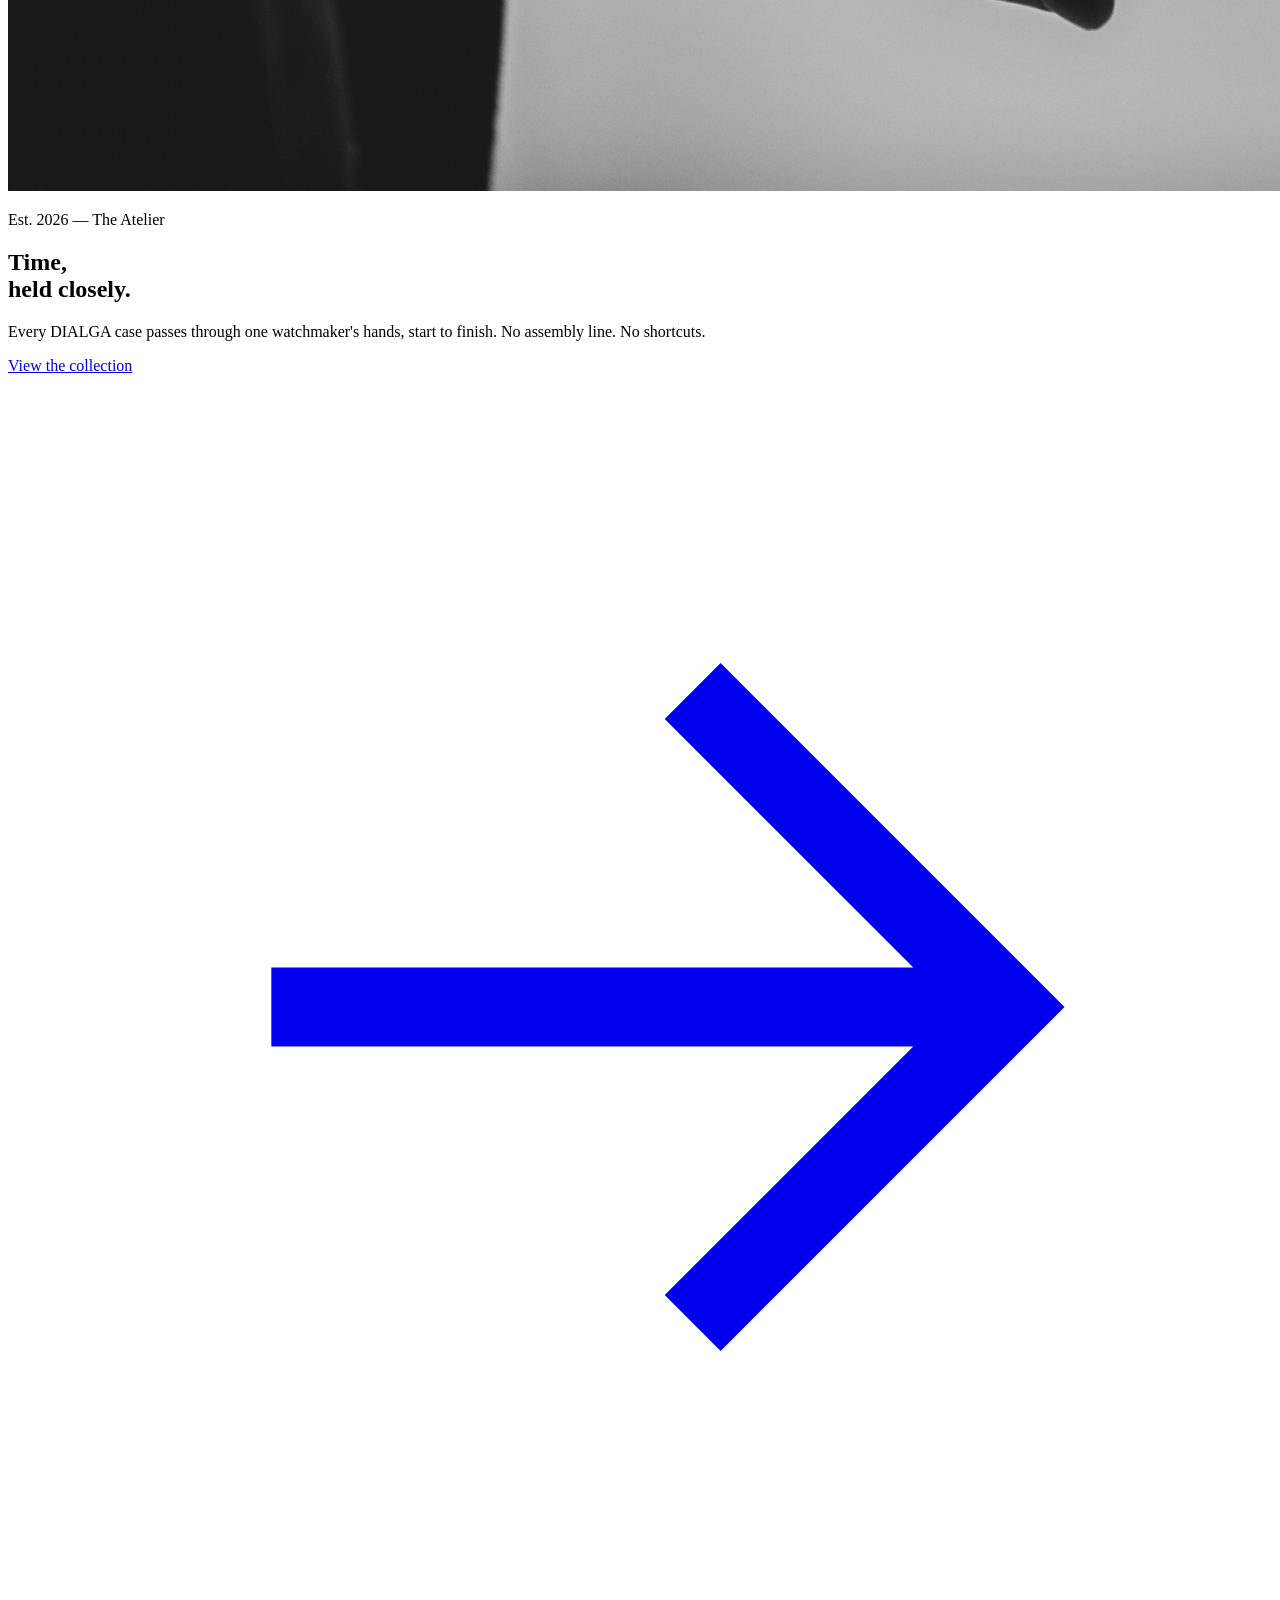
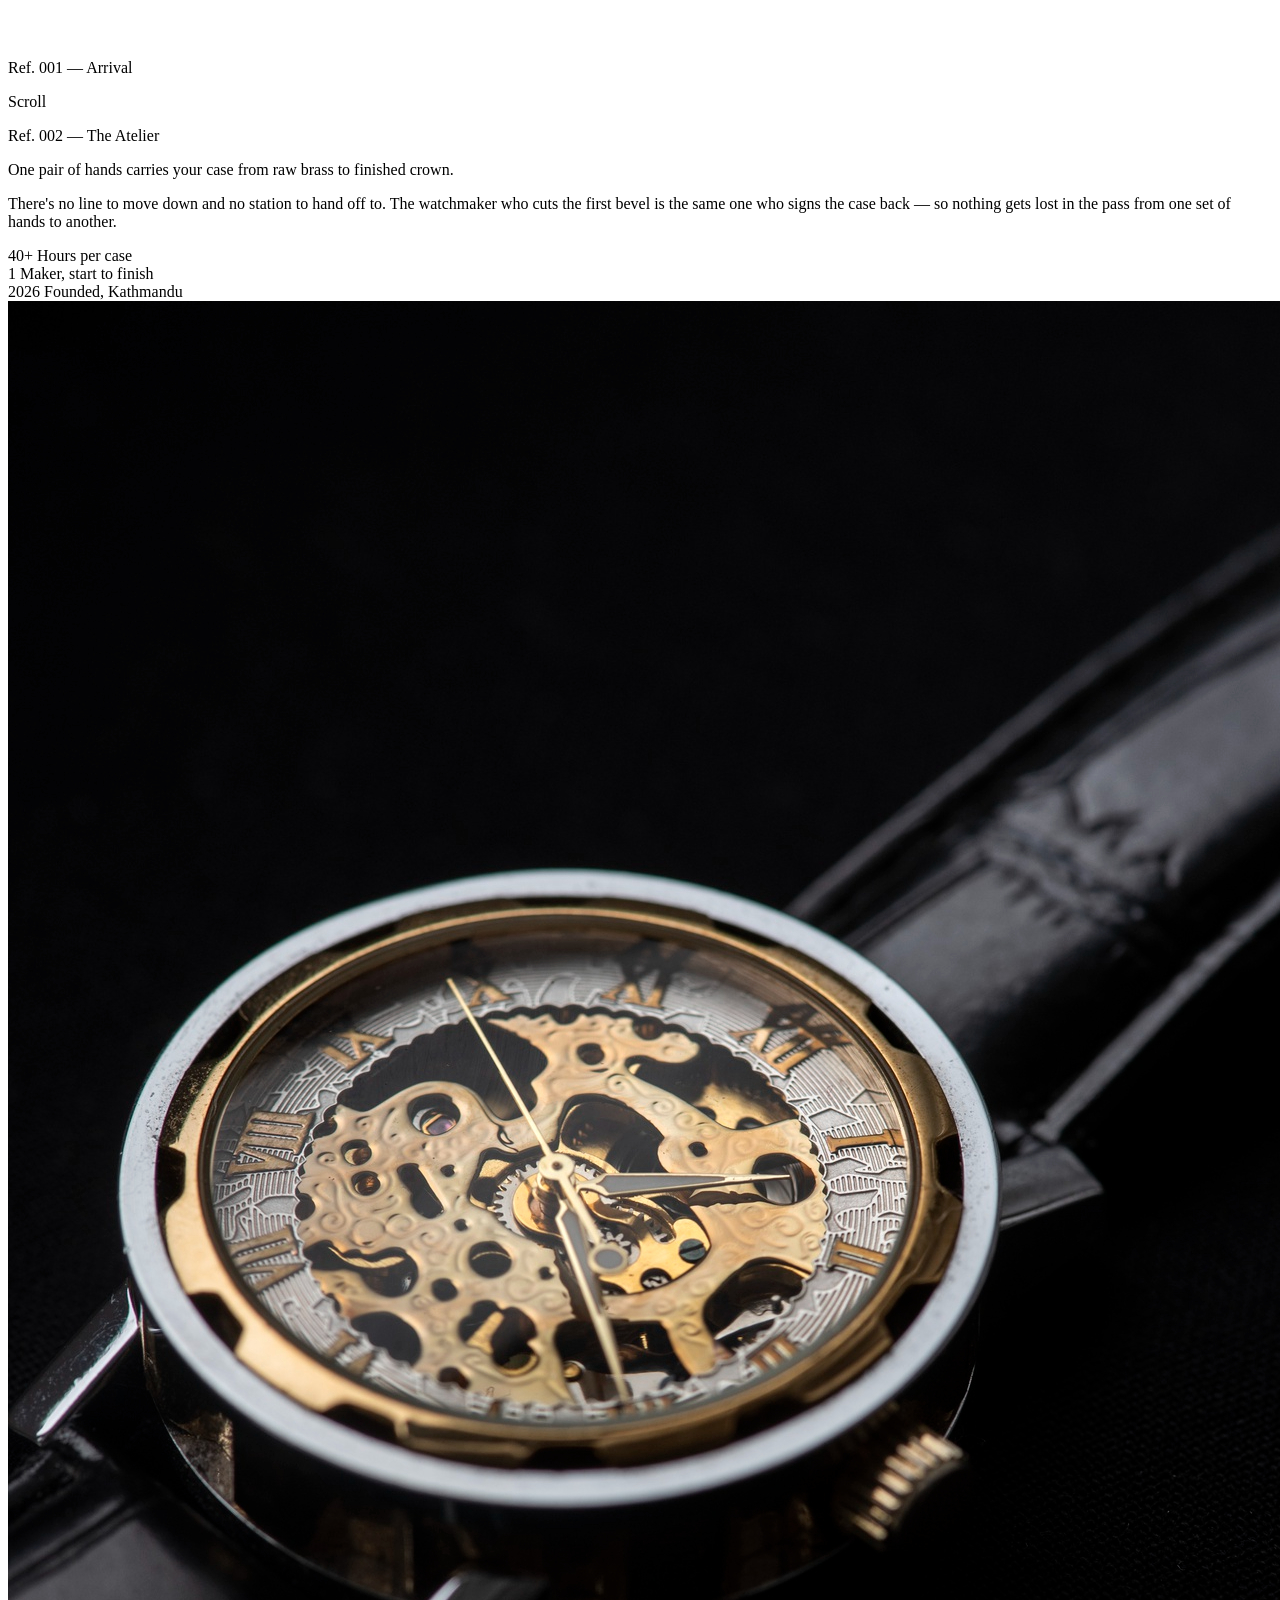
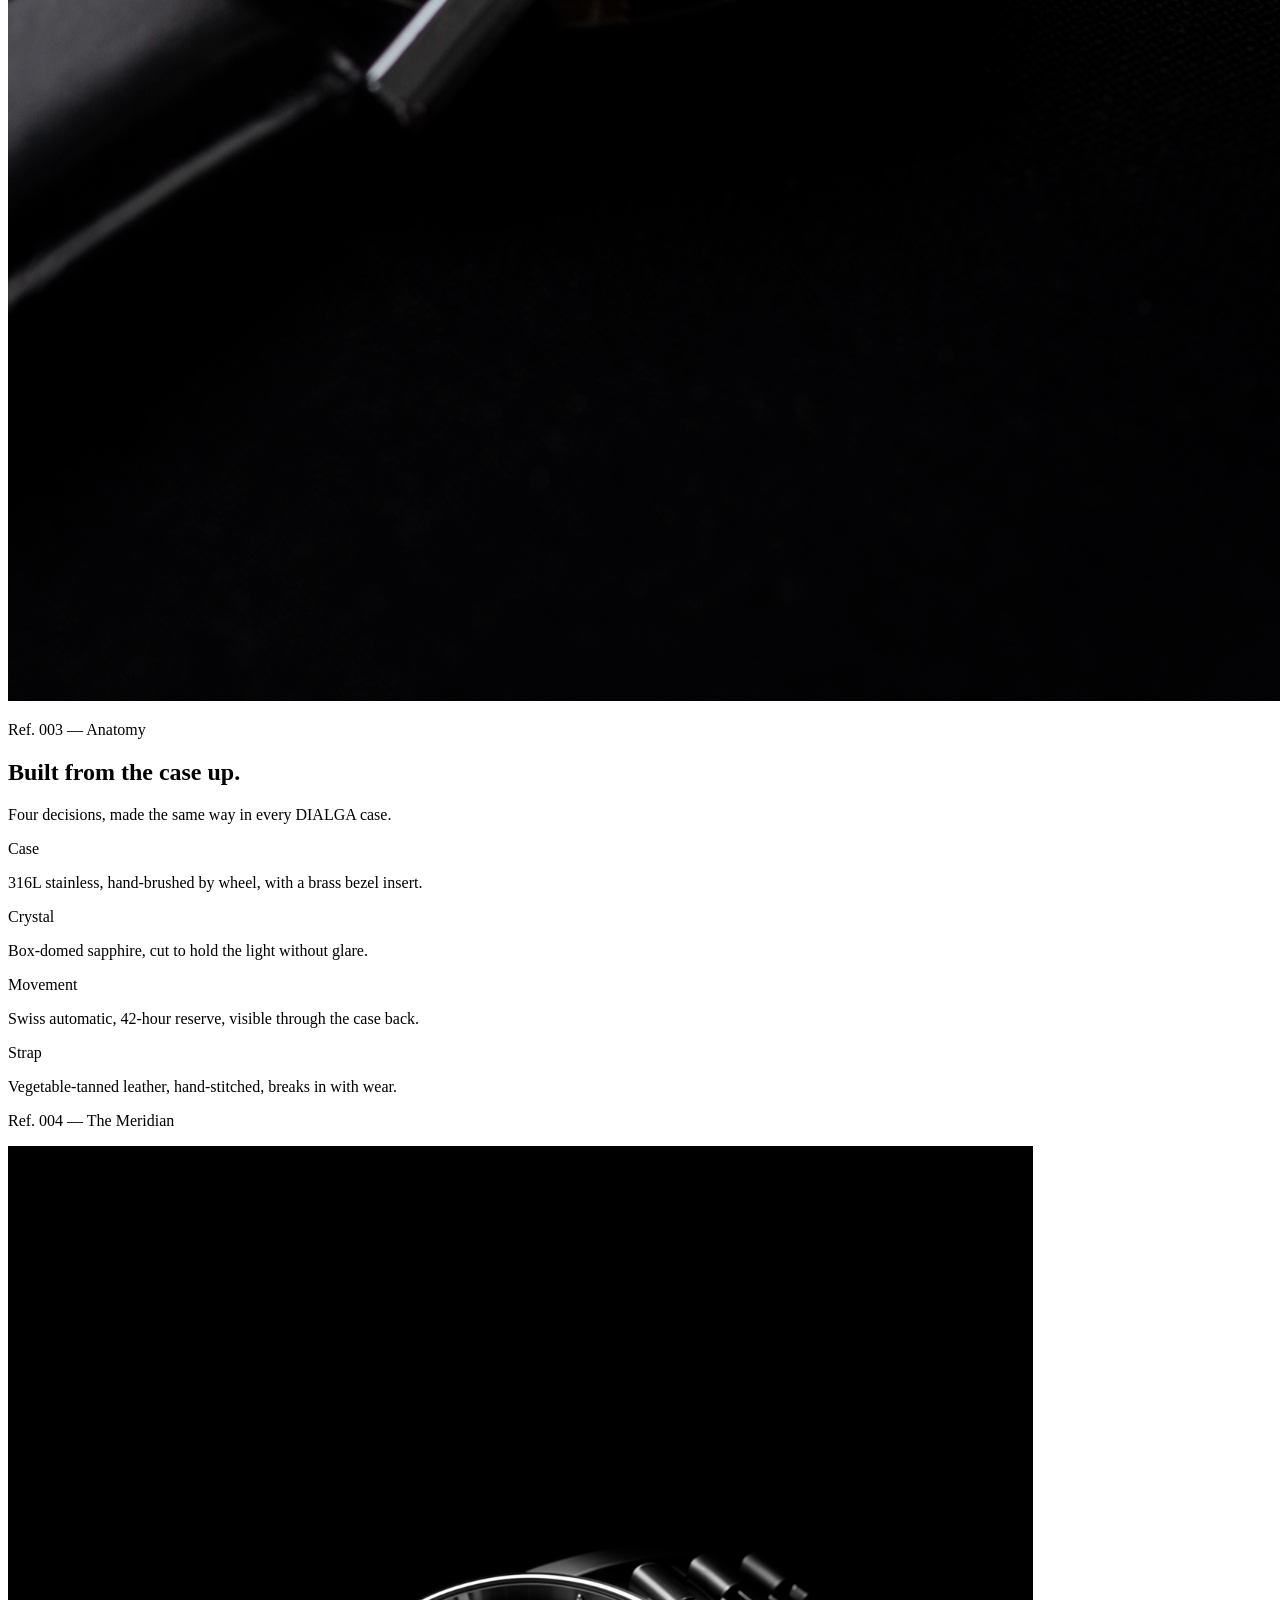
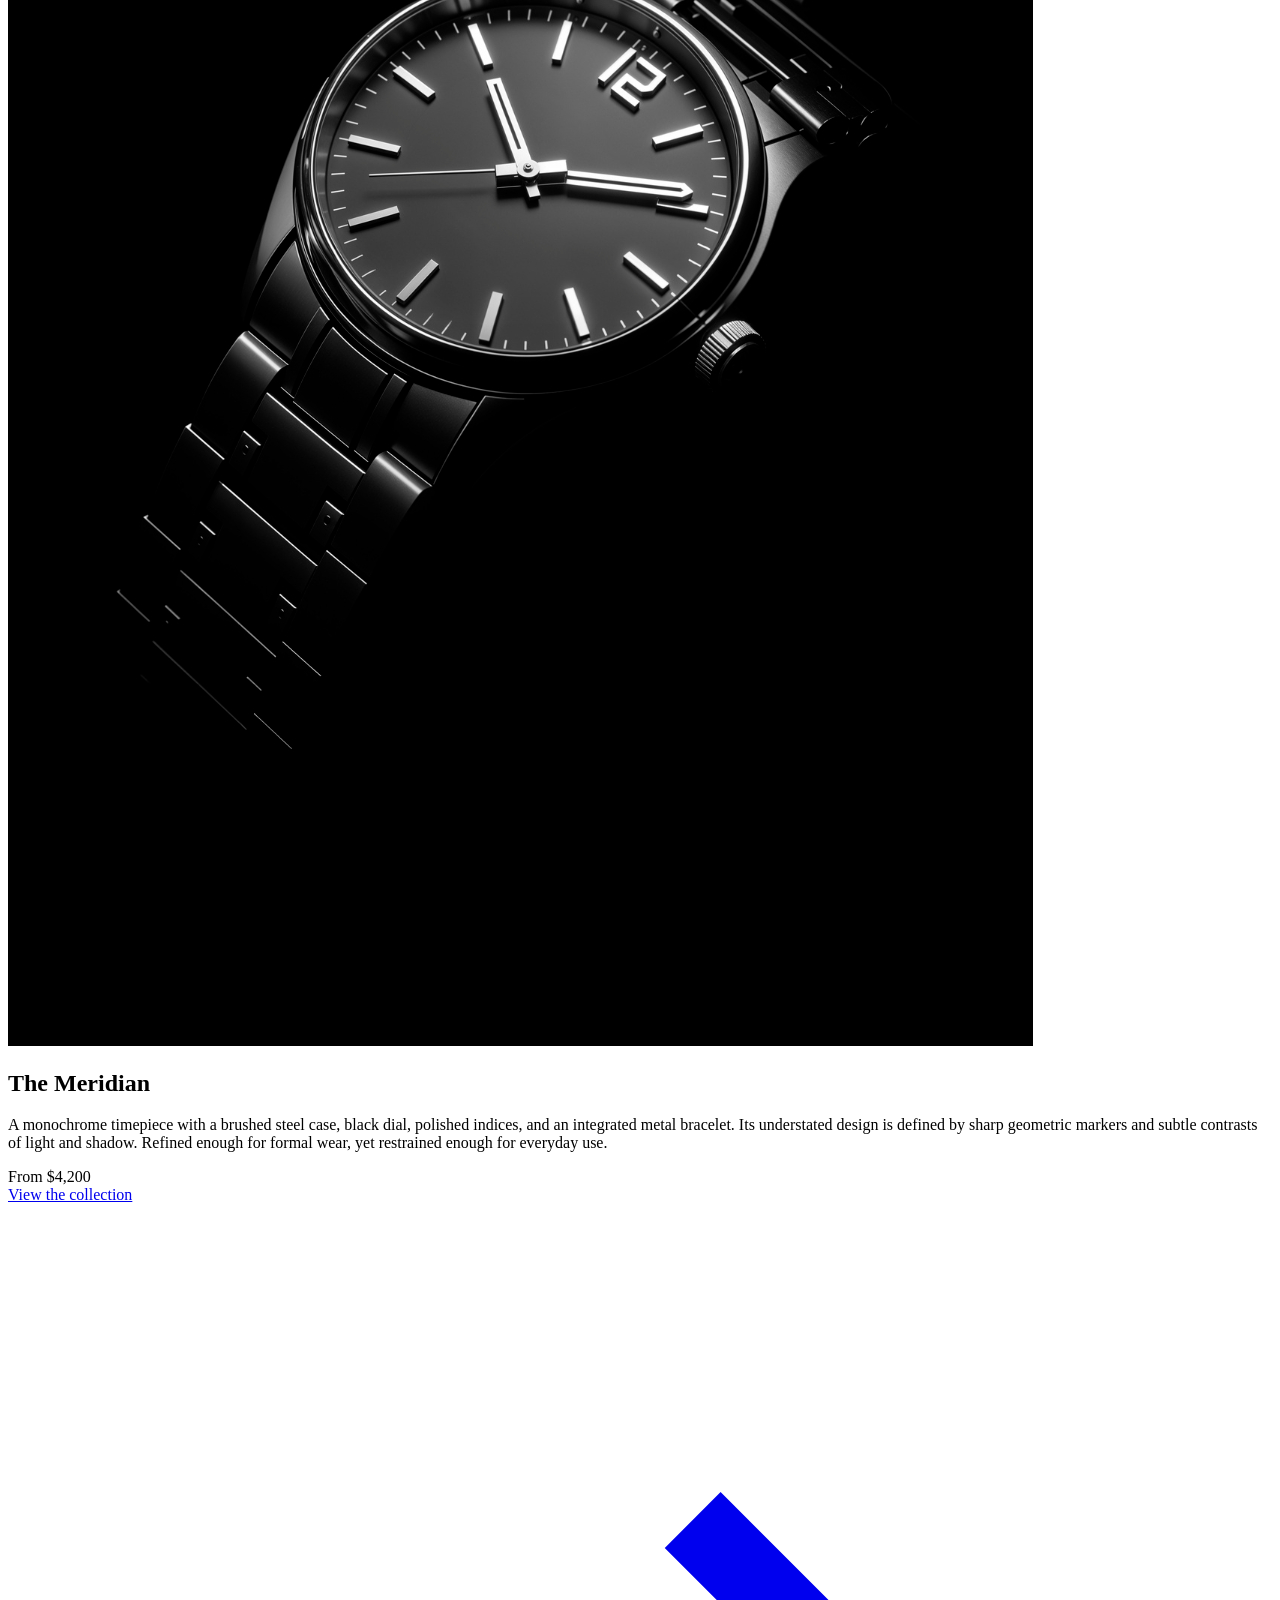
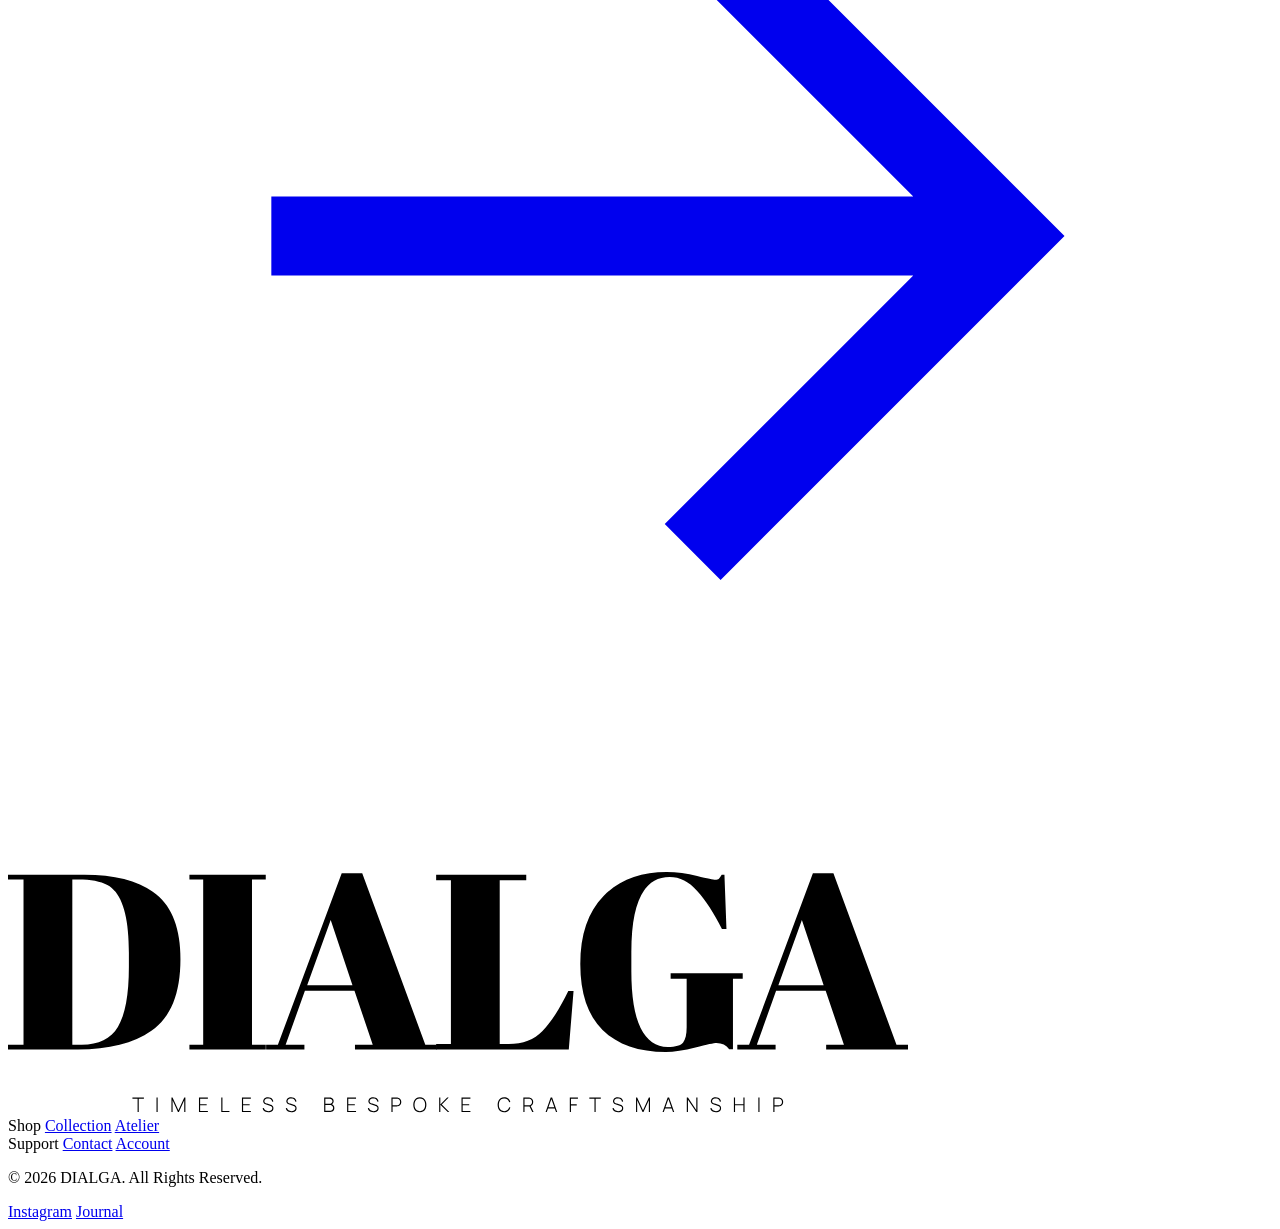
==== commit 7d2ee19c: "html, css and js seperated" ====
--- a/index.html
+++ b/index.html
@@ -18,495 +18,7 @@
   <link rel="preconnect" href="https://fonts.googleapis.com">
   <link rel="preconnect" href="https://fonts.gstatic.com" crossorigin>
   <link href="https://fonts.googleapis.com/css2?family=Abril+Fatface&family=Manrope:wght@400;500;600;700;800&display=swap" rel="stylesheet">
-  <link rel="stylesheet" href="css/style.css">
-
-  <!-- Index-page-only styles. Only rules shared across pages (header shell,
-       footer, side nav, tokens, fonts) live in css/style.css. -->
-  <style>
-
-    /* ============================== HERO ============================== */
-
-    .hero {
-      position: relative;
-      height: 100svh;
-      min-height: 620px;
-      width: 100%;
-      overflow: hidden;
-      background: var(--charcoal);
-    }
-
-    .heroImage { position: absolute; inset: 0; z-index: 0; }
-
-    .heroImage img {
-      width: 100%;
-      height: 100%;
-      object-fit: cover;
-      object-position: 0% center;
-      display: block;
-    }
-
-    /* Film-grain: a faint fractal-noise texture over the photo, blended
-       with overlay so it reads as print-grade grain rather than digital
-       flatness. Cheap in bytes (inline SVG), no image request. */
-    .hero::after {
-      content: "";
-      position: absolute;
-      inset: 0;
-      z-index: 1;
-      opacity: 0.05;
-      mix-blend-mode: overlay;
-      pointer-events: none;
-      background-image: url("data:image/svg+xml,%3Csvg xmlns='http://www.w3.org/2000/svg'%3E%3Cfilter id='n'%3E%3CfeTurbulence type='fractalNoise' baseFrequency='0.85' numOctaves='2' stitchTiles='stitch'/%3E%3C/filter%3E%3Crect width='100%25' height='100%25' filter='url(%23n)'/%3E%3C/svg%3E");
-    }
-
-    /* Safety-net scrim: soft bone gradient between photo and text at all
-       desktop widths, so legibility doesn't depend on the specific crop. */
-    .hero::before {
-      content: "";
-      position: absolute;
-      inset: 0;
-      z-index: 2;
-      background: linear-gradient(
-        to right,
-        rgba(243, 241, 236, 0) 52%,
-        rgba(243, 241, 236, 0.55) 70%,
-        rgba(243, 241, 236, 0.92) 100%
-      );
-      pointer-events: none;
-    }
-
-    .heroContent {
-      position: absolute;
-      top: 0;
-      right: 0;
-      height: 100%;
-      z-index: 3;
-      width: clamp(300px, 34vw, 460px);
-      display: flex;
-      flex-direction: column;
-      justify-content: center;
-      padding: 0 clamp(32px, 5vw, 56px) 96px 16px;
-    }
-
-    /* Staggered entrance — respects prefers-reduced-motion via the global
-       "* { animation-duration: 0.01ms !important }" rule in style.css. */
-    @keyframes heroReveal {
-      from { opacity: 0; transform: translateY(18px); }
-      to   { opacity: 1; transform: translateY(0); }
-    }
-
-    .heroKicker, .heroHeadline, .heroSubtext, .heroCta, .heroRef, .heroScrollCue {
-      animation: heroReveal 0.9s cubic-bezier(0.22, 1, 0.36, 1) both;
-    }
-    .heroRef        { animation-delay: 0.05s; }
-    .heroKicker     { animation-delay: 0.15s; }
-    .heroHeadline   { animation-delay: 0.30s; }
-    .heroSubtext    { animation-delay: 0.48s; }
-    .heroCta        { animation-delay: 0.62s; }
-    .heroScrollCue  { animation-delay: 0.80s; }
-
-    .heroKicker {
-      font-size: 14px;
-      font-weight: 600;
-      letter-spacing: 0.18em;
-      text-transform: uppercase;
-      color: var(--brass);
-      margin: 0 0 16px;
-    }
-
-    .heroHeadline {
-      font-family: var(--font-display);
-      font-weight: 400;
-      font-size: clamp(34px, 4.2vw, 68px);
-      line-height: 1.06;
-      margin: 0 0 22px;
-      color: var(--ink);
-    }
-
-    .heroSubtext {
-      font-size: 16px;
-      line-height: 1.65;
-      color: #3A3733;
-      margin: 0 0 28px;
-      max-width: 34ch;
-    }
-
-    .heroCta {
-      display: inline-flex;
-      align-items: center;
-      gap: 10px;
-      width: fit-content;
-      font-size: 13px;
-      font-weight: 600;
-      letter-spacing: 0.08em;
-      text-transform: uppercase;
-      color: var(--ink);
-      padding-bottom: 6px;
-      border-bottom: 1px solid var(--ink);
-      transition: gap 0.25s ease, color 0.25s ease, border-color 0.25s ease;
-    }
-
-    .heroCta:hover, .heroCta:focus-visible {
-      gap: 16px;
-      color: var(--brass);
-      border-color: var(--brass);
-    }
-
-    .heroCta svg { width: 16px; height: 16px; flex-shrink: 0; }
-
-    /* Ledger plate — every section on this page carries one of these,
-       echoing the fact that every DIALGA case is individually referenced.
-       It's the one recurring device that's actually true of the product. */
-    .heroRef {
-      position: absolute;
-      left: 64px;
-      bottom: 120px;
-      z-index: 3;
-      display: flex;
-      align-items: center;
-      gap: 12px;
-      font-size: 11px;
-      font-weight: 600;
-      letter-spacing: 0.24em;
-      text-transform: uppercase;
-      color: rgba(243, 241, 236, 0.75);
-    }
-
-    .heroRef::before {
-      content: "";
-      width: 28px;
-      height: 1px;
-      background: var(--brass-light);
-    }
-
-    .heroScrollCue {
-      position: absolute;
-      left: 64px;
-      bottom: 48px;
-      z-index: 3;
-      display: flex;
-      align-items: center;
-      gap: 10px;
-      font-size: 10px;
-      font-weight: 600;
-      letter-spacing: 0.28em;
-      text-transform: uppercase;
-      color: rgba(243, 241, 236, 0.6);
-    }
-
-    .heroScrollCue span {
-      display: block;
-      width: 1px;
-      height: 28px;
-      background: rgba(243, 241, 236, 0.6);
-      animation: scrollLine 2.2s ease-in-out infinite;
-      transform-origin: top;
-    }
-
-    @keyframes scrollLine {
-      0%   { transform: scaleY(0); opacity: 0; }
-      35%  { transform: scaleY(1); opacity: 1; }
-      70%  { transform: scaleY(1); opacity: 0.4; }
-      100% { transform: scaleY(0); opacity: 0; }
-    }
-
-    @media (max-width: 700px) {
-      .heroImage img { object-position: 32% center; }
-
-      /* Repurpose the desktop light scrim (.hero::before) as a dark
-         bottom-up scrim on mobile, rather than introducing a second
-         pseudo-element — same slot, different gradient. */
-      .hero::before {
-        background: linear-gradient(to top, rgba(10, 9, 8, 0.72) 0%, rgba(10, 9, 8, 0.28) 45%, rgba(10, 9, 8, 0) 68%);
-      }
-
-      .heroContent {
-        top: auto; bottom: 0; right: 0; left: 0;
-        width: auto; height: auto;
-        padding: 0 24px 48px;
-        z-index: 3;
-      }
-
-      .heroKicker { color: #D9B27C; }
-      .heroHeadline { color: var(--bone); font-size: clamp(34px, 10vw, 48px); }
-      .heroSubtext { color: rgba(243, 241, 236, 0.78); max-width: none; }
-      .heroCta { color: var(--bone); border-color: var(--bone); }
-      .heroCta:hover, .heroCta:focus-visible { color: var(--brass-light); border-color: var(--brass-light); }
-
-      .heroRef, .heroScrollCue { display: none; }
-    }
-
-    /* ========================= SHARED SECTION SHELL ========================= */
-
-    .section {
-      padding: 128px 0;
-      position: relative;
-      opacity: 0;
-      transform: translateY(28px);
-      transition: opacity 0.8s cubic-bezier(0.22, 1, 0.36, 1), transform 0.8s cubic-bezier(0.22, 1, 0.36, 1);
-    }
-
-    .section.isVisible { opacity: 1; transform: translateY(0); }
-
-    .section--dark { background: var(--charcoal); color: var(--bone); }
-    .section--light { background: var(--bone); color: var(--ink); }
-
-    .sectionRef {
-      display: inline-flex;
-      align-items: center;
-      gap: 12px;
-      font-size: 11px;
-      font-weight: 600;
-      letter-spacing: 0.24em;
-      text-transform: uppercase;
-      margin: 0 0 28px;
-    }
-
-    .sectionRef::before {
-      content: "";
-      width: 28px;
-      height: 1px;
-      background: var(--brass);
-    }
-
-    .section--dark .sectionRef { color: rgba(243, 241, 236, 0.65); }
-    .section--light .sectionRef { color: var(--stone); }
-
-    @media (max-width: 700px) {
-      .section { padding: 80px 0; }
-    }
-
-    /* ============================== ATELIER ============================== */
-
-    .atelierGrid {
-      display: grid;
-      grid-template-columns: 1.05fr 0.95fr;
-      gap: 72px;
-      align-items: center;
-    }
-
-    .atelierQuote {
-      font-family: var(--font-display);
-      font-weight: 400;
-      font-size: clamp(26px, 2.6vw, 40px);
-      line-height: 1.3;
-      color: var(--bone);
-      margin: 0 0 28px;
-      max-width: 18ch;
-    }
-
-    .atelierBody {
-      font-size: 16px;
-      line-height: 1.75;
-      color: rgba(243, 241, 236, 0.72);
-      max-width: 46ch;
-      margin: 0 0 48px;
-    }
-
-    .statRow {
-      display: flex;
-      gap: 40px;
-      flex-wrap: wrap;
-      border-top: 1px solid rgba(243, 241, 236, 0.16);
-      padding-top: 28px;
-    }
-
-    .statItem { min-width: 120px; }
-
-    .statNumber {
-      display: block;
-      font-family: var(--font-display);
-      font-size: 32px;
-      color: var(--brass-light);
-      margin-bottom: 6px;
-    }
-
-    .statLabel {
-      font-size: 11px;
-      letter-spacing: 0.14em;
-      text-transform: uppercase;
-      color: rgba(243, 241, 236, 0.55);
-    }
-
-    .atelierImage {
-      position: relative;
-      aspect-ratio: 4 / 5;
-      overflow: hidden;
-      border-radius: 2px;
-      border: 1px solid var(--brass);
-    }
-
-    .atelierImage img {
-      width: 100%;
-      height: 100%;
-      object-fit: cover;
-      display: block;
-      filter: sepia(0.18) saturate(1.05);
-      padding: 5px;
-    }
-
-    @media (max-width: 860px) {
-      .atelierGrid { grid-template-columns: 1fr; gap: 40px; }
-      .atelierImage { order: -1; aspect-ratio: 16 / 10; }
-    }
-
-    /* ============================== ANATOMY ============================== */
-
-    .anatomyHead {
-      display: flex;
-      justify-content: space-between;
-      align-items: flex-end;
-      gap: 32px;
-      flex-wrap: wrap;
-      margin-bottom: 64px;
-    }
-
-    .anatomyHeading {
-      font-family: var(--font-display);
-      font-weight: 400;
-      font-size: clamp(28px, 3vw, 44px);
-      margin: 0;
-      color: var(--ink);
-    }
-
-    .anatomyIntro {
-      font-size: 15px;
-      color: var(--stone);
-      max-width: 30ch;
-      margin: 0;
-    }
-
-    .specStrip {
-      display: grid;
-      grid-template-columns: repeat(4, 1fr);
-      border-top: 1px solid rgba(18, 17, 16, 0.12);
-    }
-
-    .specItem {
-      padding: 32px 28px 0 0;
-      border-left: 1px solid rgba(18, 17, 16, 0.12);
-      padding-left: 28px;
-    }
-
-    .specItem:first-child { border-left: none; padding-left: 0; }
-
-    .specLabel {
-      font-size: 11px;
-      font-weight: 700;
-      letter-spacing: 0.16em;
-      text-transform: uppercase;
-      color: var(--brass);
-      margin: 0 0 14px;
-    }
-
-    .specText {
-      font-size: 14px;
-      line-height: 1.6;
-      color: #3A3733;
-      margin: 0;
-    }
-
-    @media (max-width: 860px) {
-      .specStrip { grid-template-columns: 1fr 1fr; }
-      .specItem:nth-child(3) { border-left: none; padding-left: 0; }
-      .specItem:nth-child(1), .specItem:nth-child(2), .specItem:nth-child(3), .specItem:nth-child(4) {
-        border-top: 1px solid rgba(18, 17, 16, 0.12);
-        padding-top: 24px;
-        margin-top: 24px;
-      }
-      .specItem:nth-child(1), .specItem:nth-child(2) { border-top: none; margin-top: 0; }
-    }
-
-    @media (max-width: 560px) {
-      .specStrip { grid-template-columns: 1fr; }
-      .specItem { border-left: none !important; padding-left: 0 !important; }
-      .specItem:not(:first-child) { border-top: 1px solid rgba(18, 17, 16, 0.12); padding-top: 24px; margin-top: 24px; }
-    }
-
-    /* ============================== FEATURED ============================== */
-
-    .featuredGrid {
-      display: grid;
-      grid-template-columns: 0.9fr 1.1fr;
-      gap: 72px;
-      align-items: center;
-    }
-
-    .featuredImage {
-      position: relative;
-      aspect-ratio: 4 / 5;
-      overflow: hidden;
-      border-radius: 2px;
-      border: 1px solid var(--brass);
-    }
-
-    .featuredImage img {
-      width: 100%;
-      height: 100%;
-      object-fit: cover;
-      display: block;
-      padding: 5px;
-    }
-
-    .featuredName {
-      font-family: var(--font-display);
-      font-weight: 400;
-      font-size: clamp(30px, 3.4vw, 48px);
-      margin: 0 0 20px;
-      color: var(--bone);
-    }
-
-    .featuredBody {
-      font-size: 16px;
-      line-height: 1.75;
-      color: rgba(243, 241, 236, 0.72);
-      max-width: 42ch;
-      margin: 0 0 32px;
-    }
-
-    .featuredMeta {
-      display: flex;
-      align-items: center;
-      gap: 24px;
-      margin-bottom: 36px;
-    }
-
-    .featuredPrice {
-      font-size: 14px;
-      font-weight: 600;
-      letter-spacing: 0.04em;
-      color: var(--brass-light);
-    }
-
-    .featuredCta {
-      display: inline-flex;
-      align-items: center;
-      gap: 10px;
-      width: fit-content;
-      font-size: 13px;
-      font-weight: 600;
-      letter-spacing: 0.08em;
-      text-transform: uppercase;
-      color: var(--bone);
-      padding-bottom: 6px;
-      border-bottom: 1px solid var(--bone);
-      transition: gap 0.25s ease, color 0.25s ease, border-color 0.25s ease;
-    }
-
-    .featuredCta:hover, .featuredCta:focus-visible {
-      gap: 16px;
-      color: var(--brass-light);
-      border-color: var(--brass-light);
-    }
-
-    .featuredCta svg { width: 16px; height: 16px; flex-shrink: 0; }
-
-    @media (max-width: 860px) {
-      .featuredGrid { grid-template-columns: 1fr; gap: 40px; }
-      .featuredImage { aspect-ratio: 16 / 10; }
-    }
-
-  </style>
+  <link rel="stylesheet" href="css/home-style.css">
 </head>
 <body>
 
@@ -634,7 +146,7 @@
           </div>
           <div>
             <h2 class="featuredName">The Meridian</h2>
-            <p class="featuredBody">Our steadiest case: a brushed 316L shell, box-sapphire crystal, and a brass bezel that darkens gracefully with age. Built to be worn daily, not kept in a drawer.</p>
+            <p class="featuredBody">A monochrome timepiece with a brushed steel case, black dial, polished indices, and an integrated metal bracelet. Its understated design is defined by sharp geometric markers and subtle contrasts of light and shadow. Refined enough for formal wear, yet restrained enough for everyday use.</p>
             <div class="featuredMeta">
               <span class="featuredPrice">From $4,200</span>
             </div>
@@ -681,26 +193,5 @@
   </footer>
 
   <script src="scripts/script.js"></script>
-  <script>
-    // Index-page-only: reveal the .section blocks as they scroll into view.
-    // Reduced-motion users get the same result instantly, since the shared
-    // stylesheet zeroes transition-duration under that media query.
-    (function () {
-      var sections = document.querySelectorAll('.section');
-      if (!('IntersectionObserver' in window) || !sections.length) {
-        sections.forEach(function (s) { s.classList.add('isVisible'); });
-        return;
-      }
-      var io = new IntersectionObserver(function (entries) {
-        entries.forEach(function (entry) {
-          if (entry.isIntersecting) {
-            entry.target.classList.add('isVisible');
-            io.unobserve(entry.target);
-          }
-        });
-      }, { threshold: 0.15 });
-      sections.forEach(function (s) { io.observe(s); });
-    })();
-  </script>
 </body>
 </html>
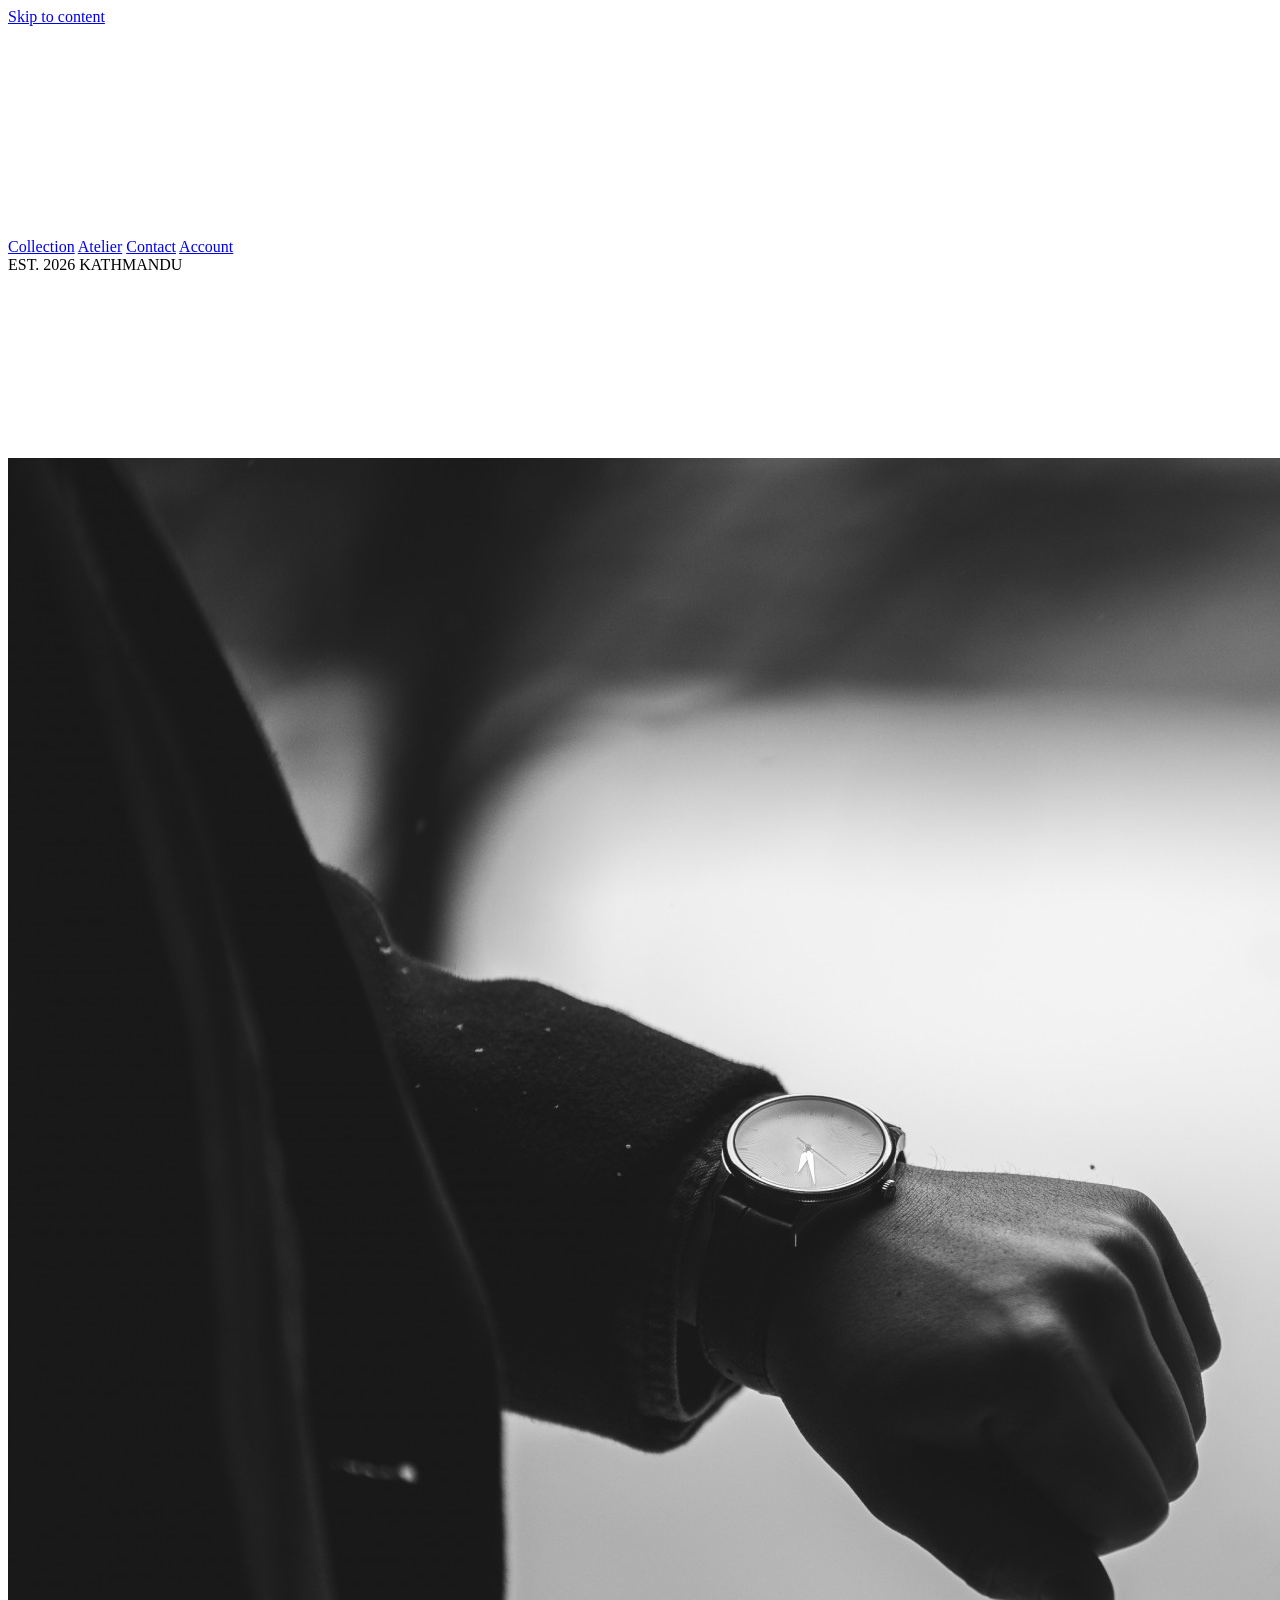
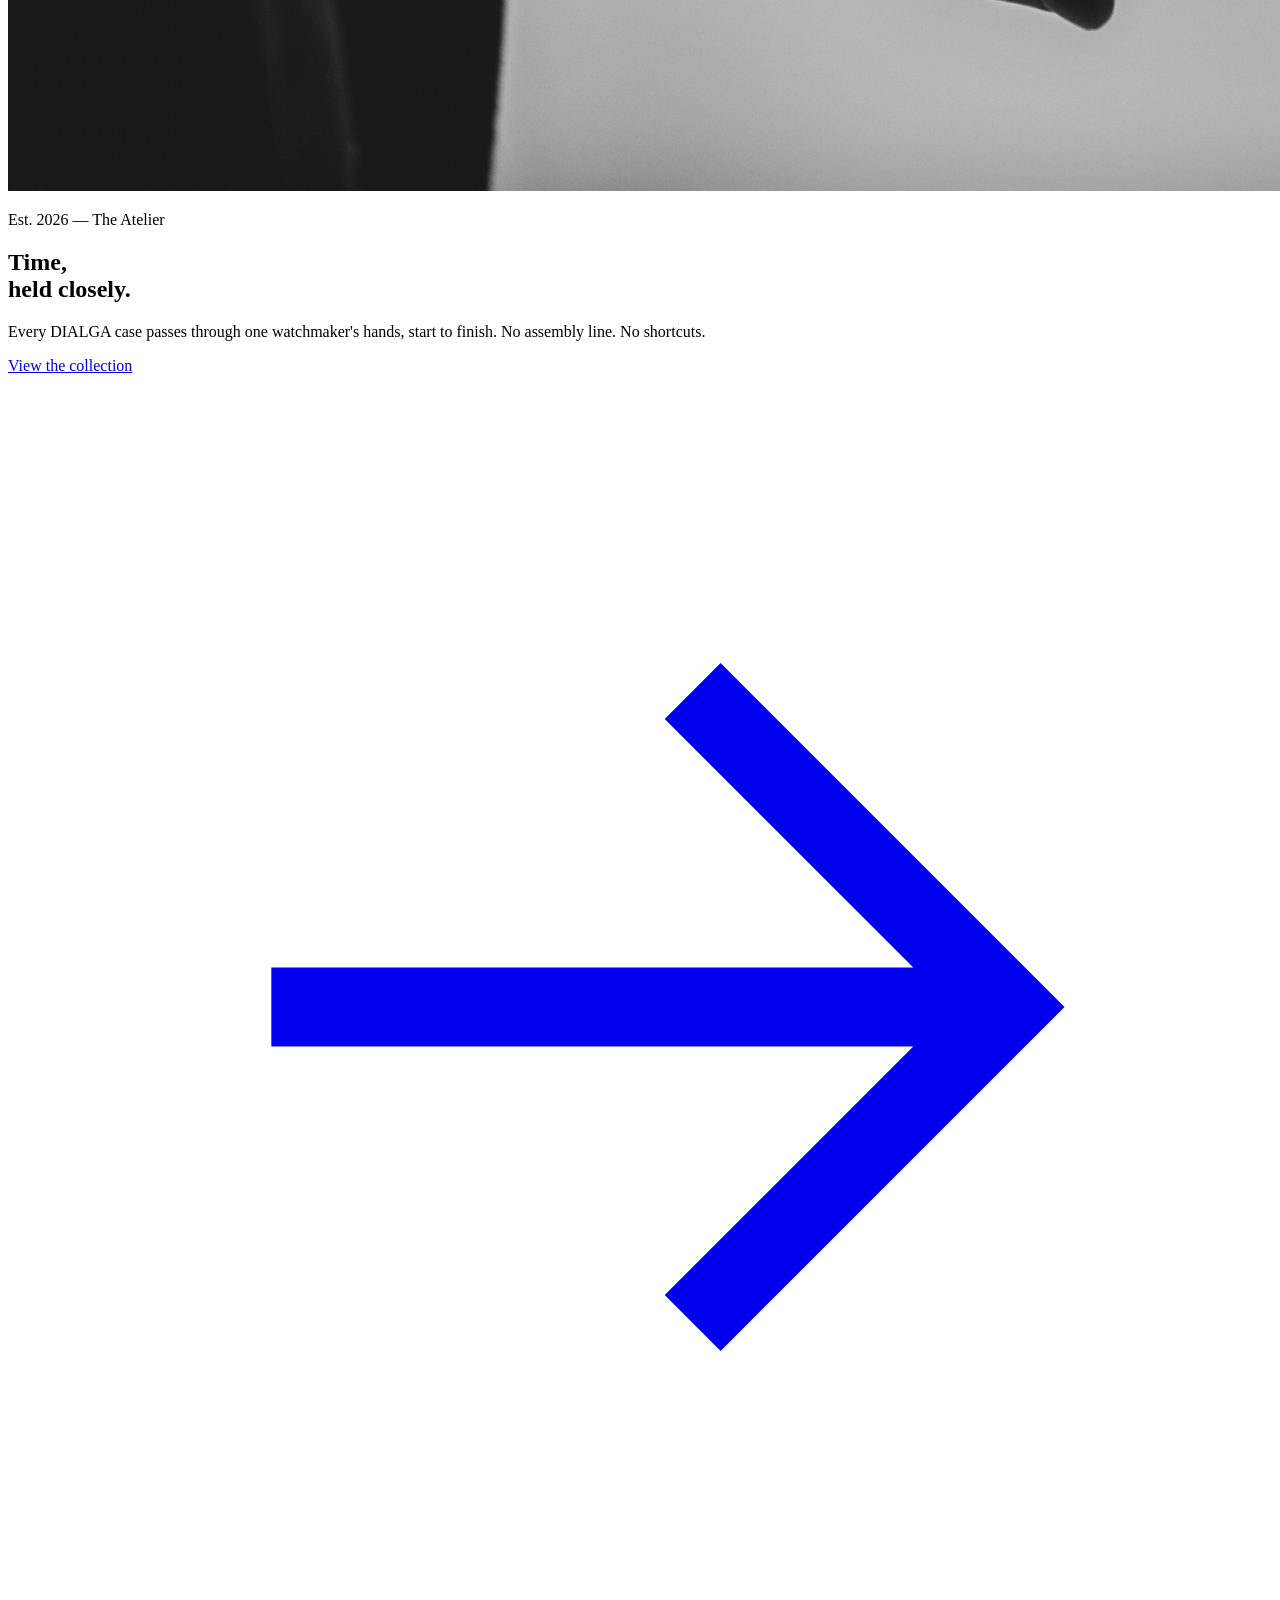
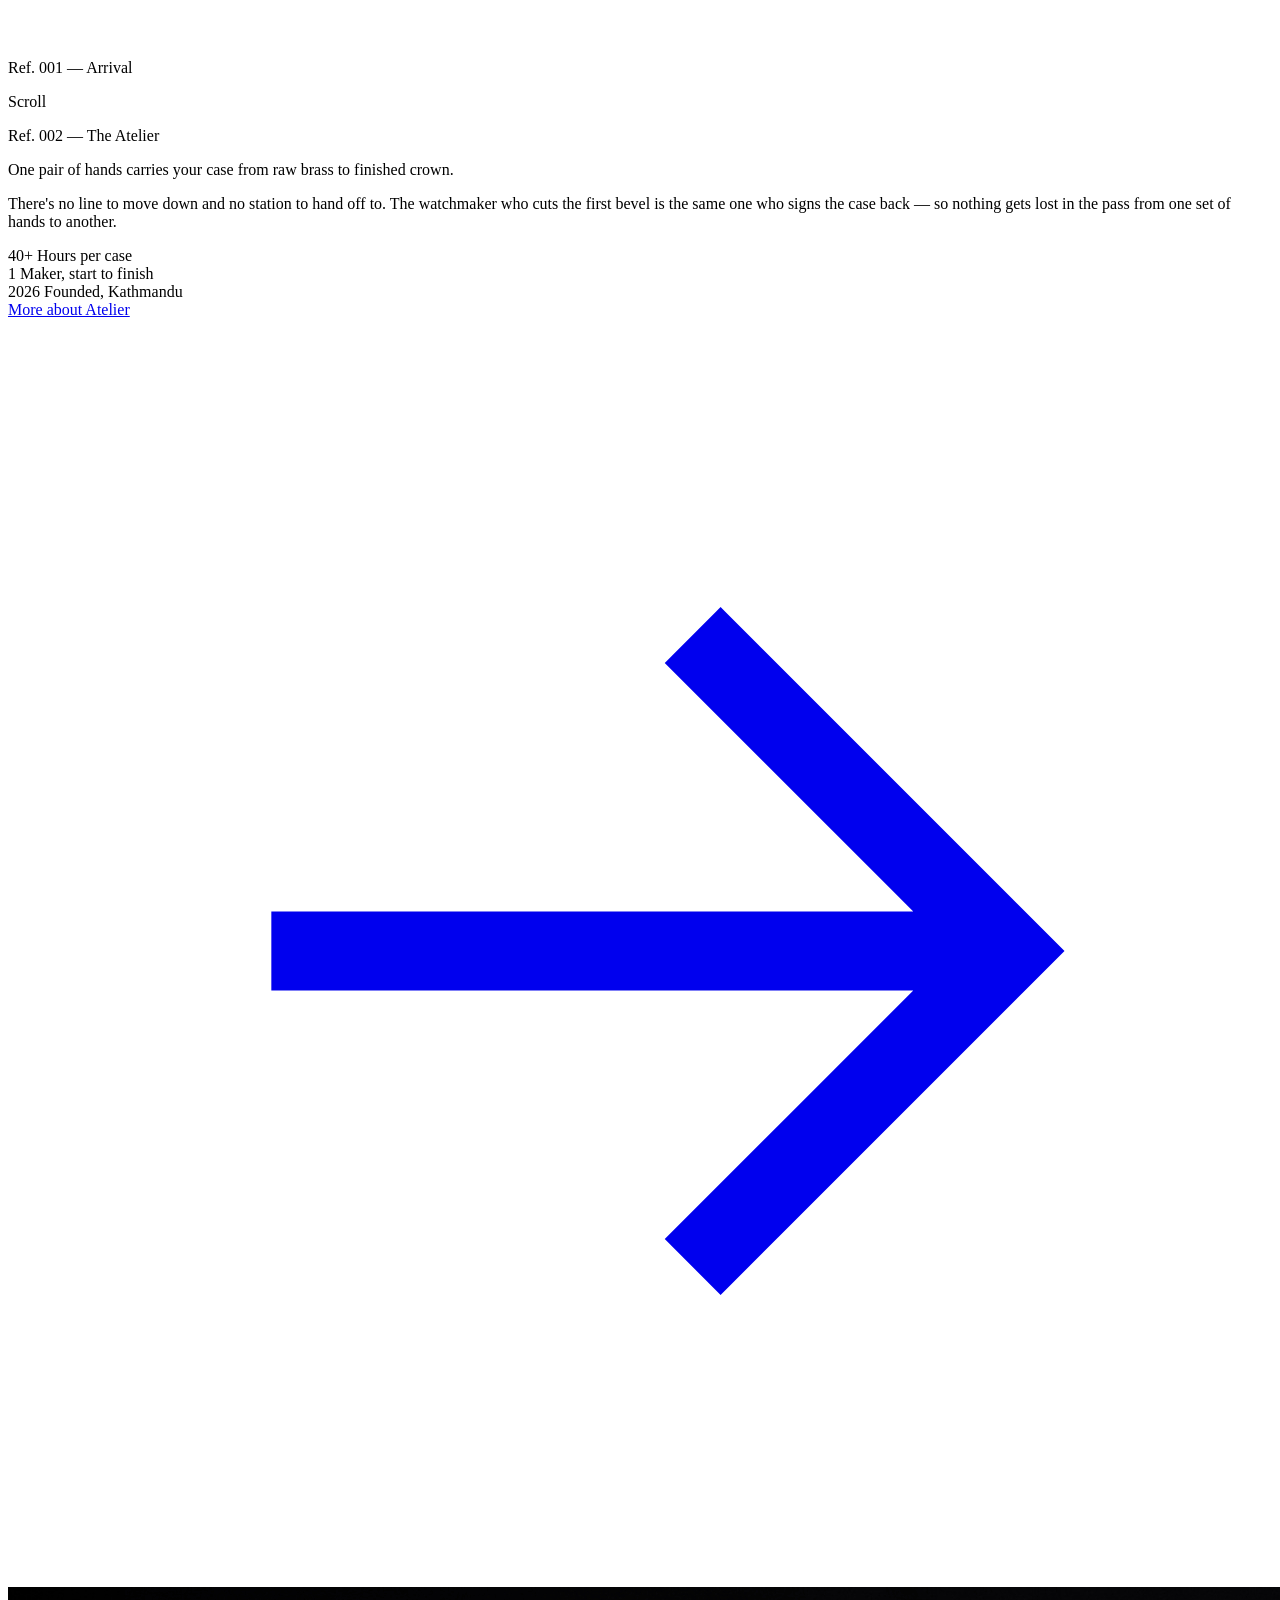
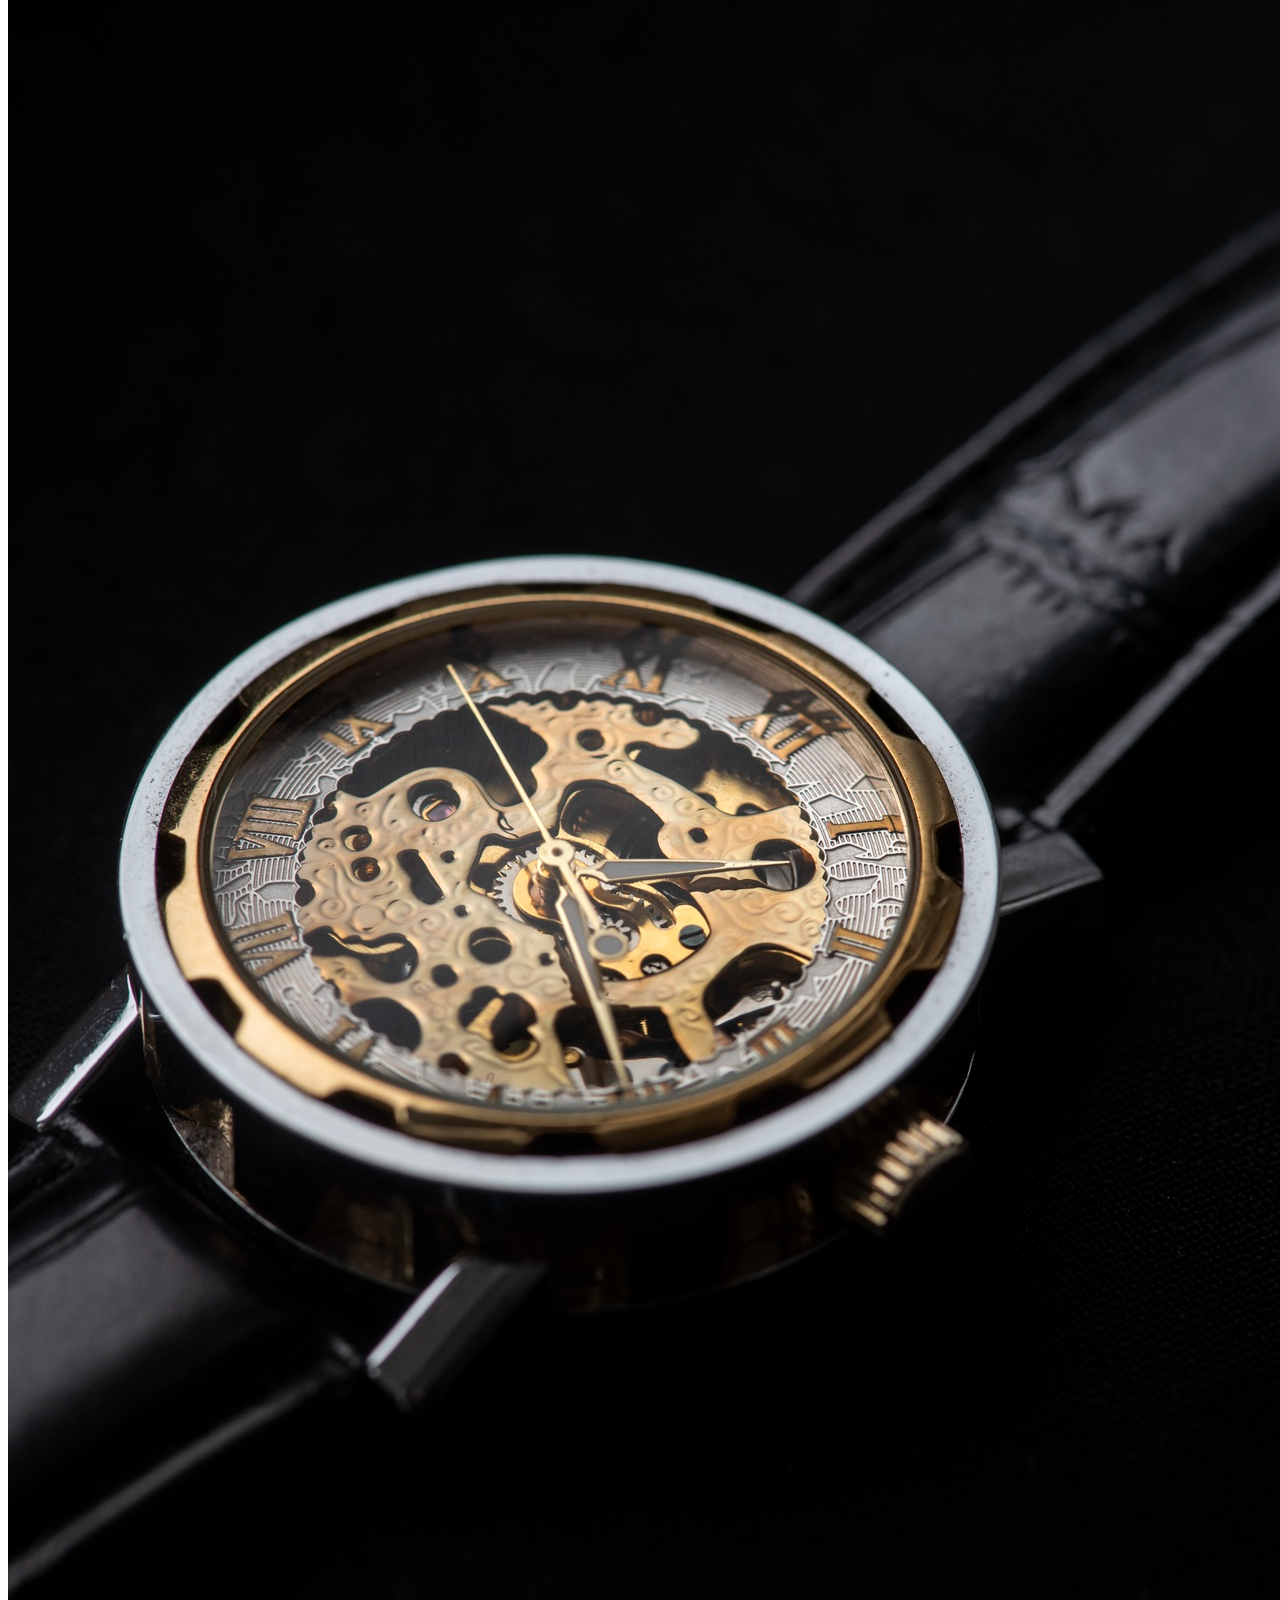
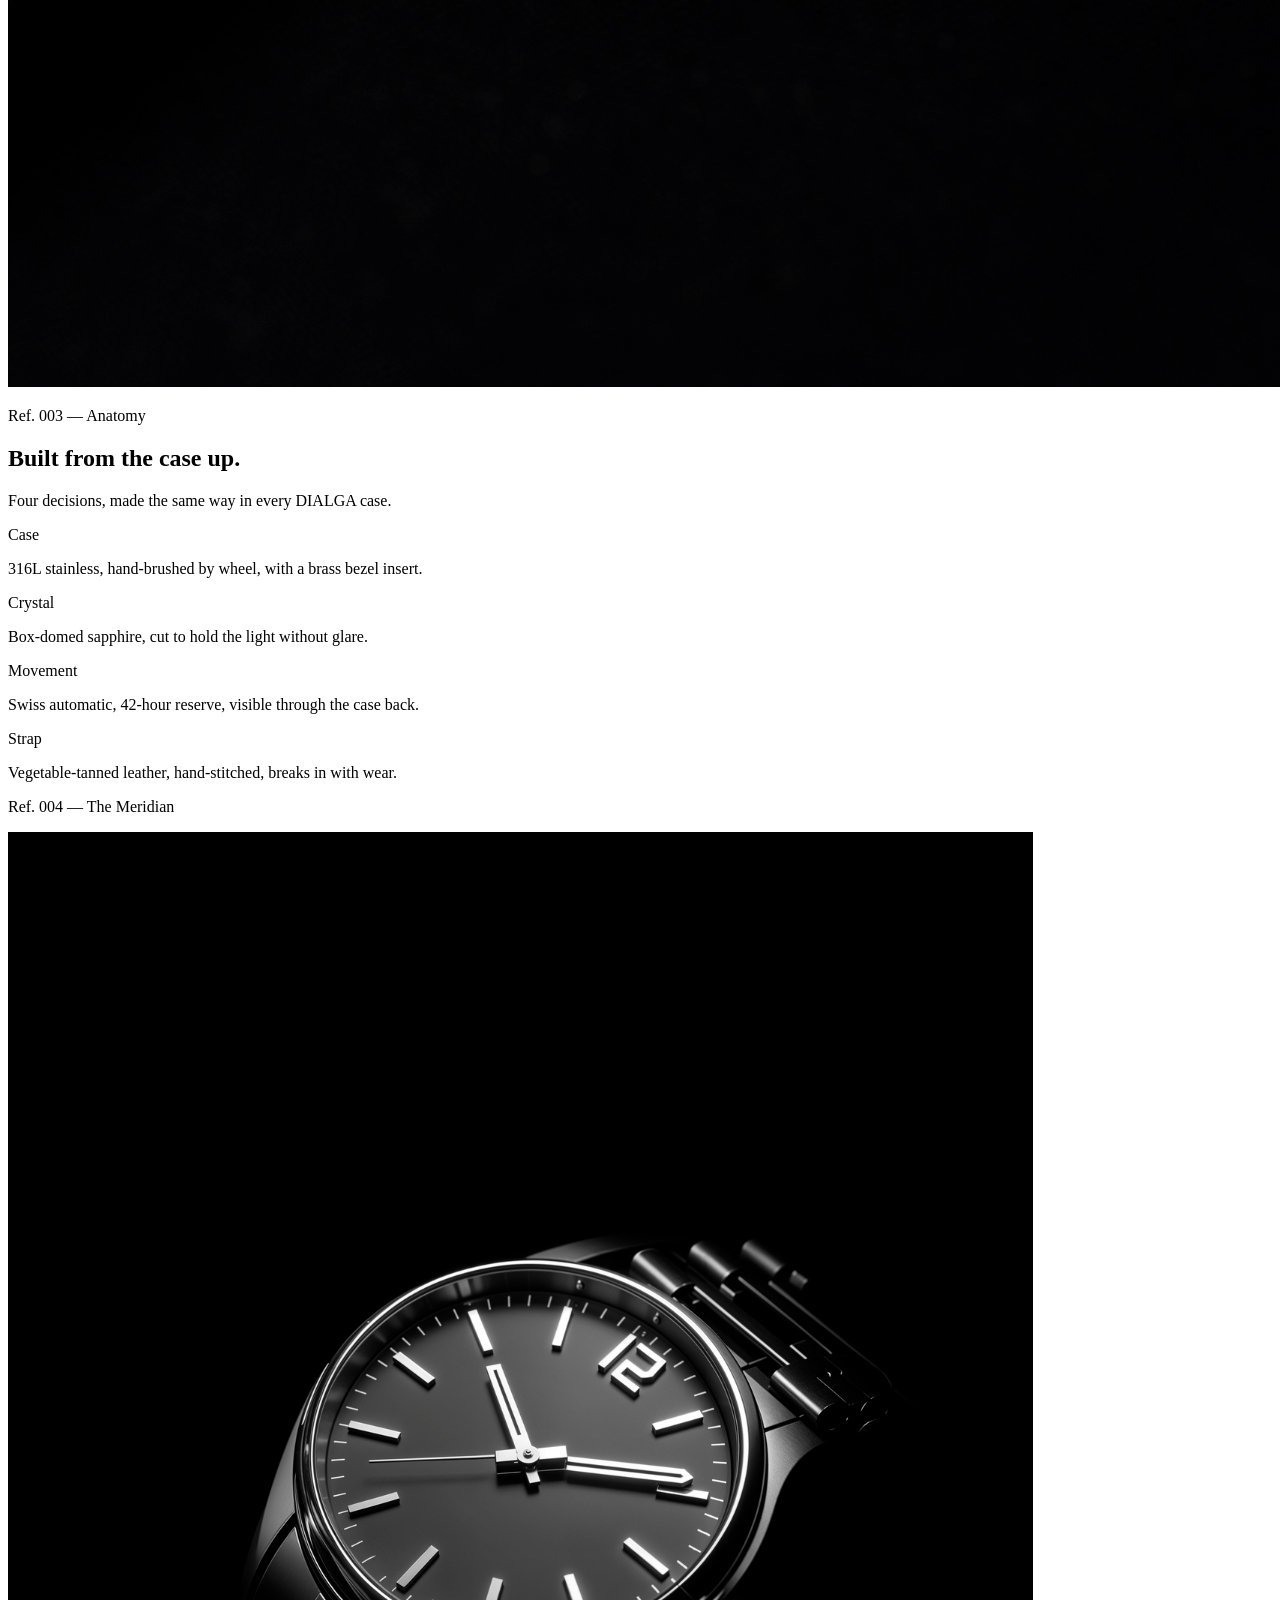
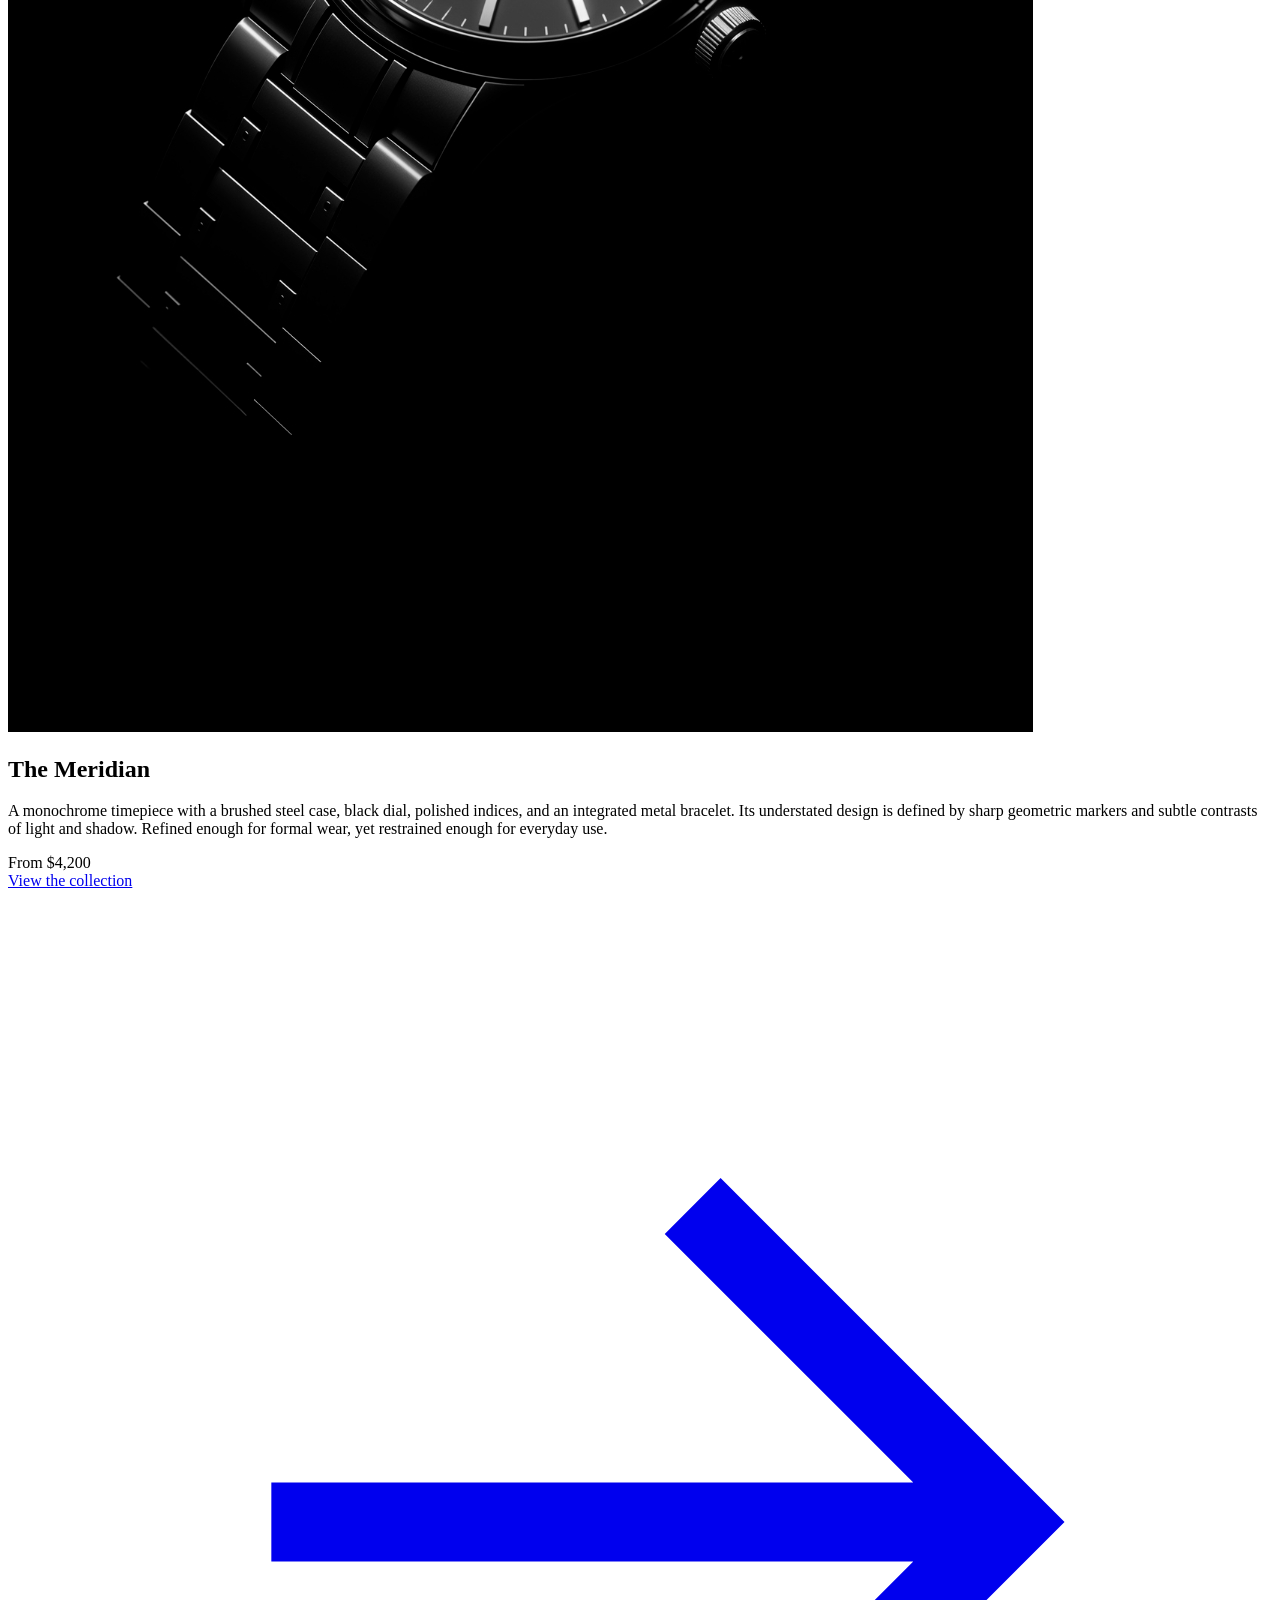
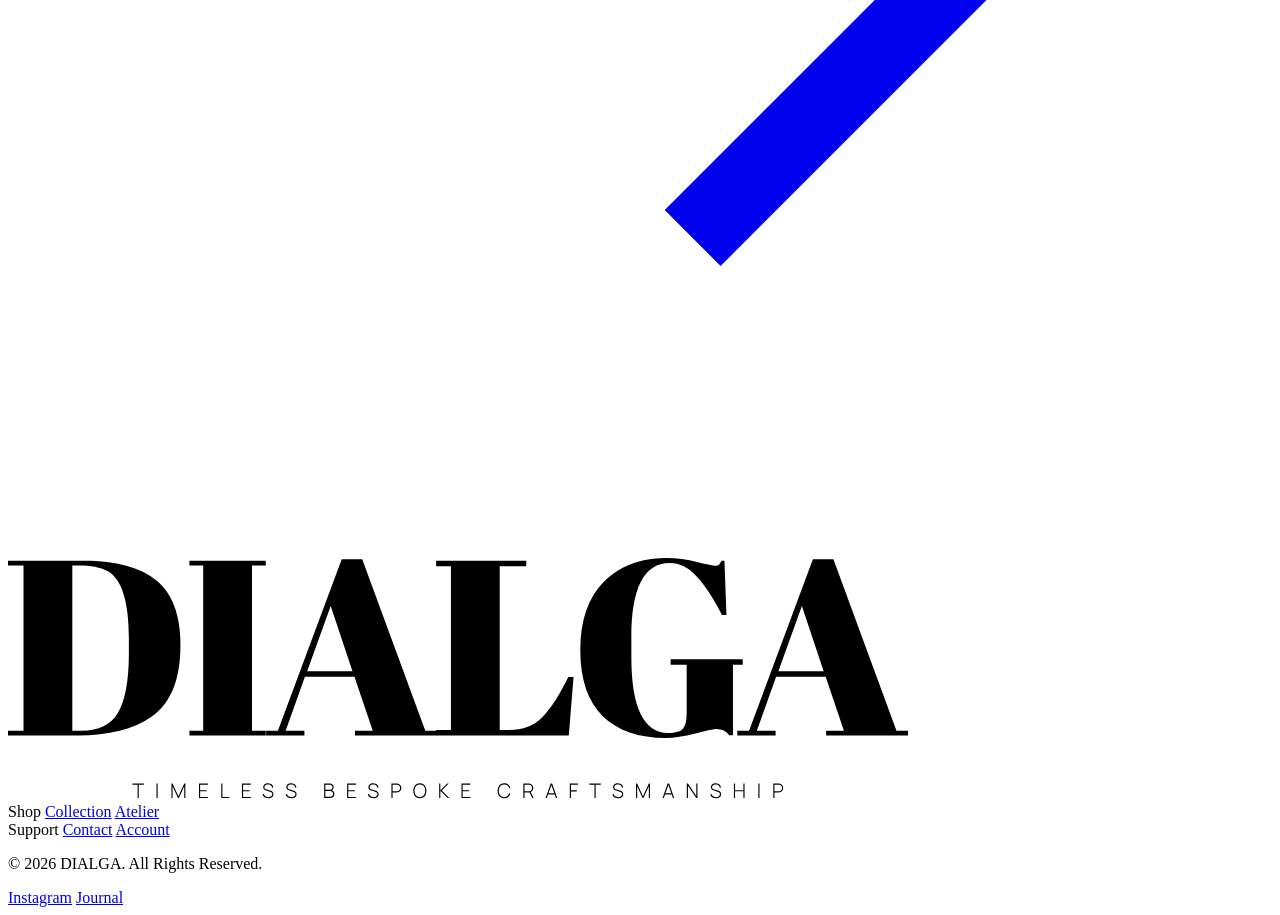
==== commit 4352ee87: "Buttons changed" ====
--- a/index.html
+++ b/index.html
@@ -98,6 +98,10 @@
                 <span class="statNumber">2026</span>
                 <span class="statLabel">Founded, Kathmandu</span>
               </div>
+              <a class="cta" href="pages/about.html">
+                More about Atelier
+                <svg viewBox="0 0 24 24" fill="none" stroke="currentColor" stroke-width="1.5"><path d="M5 12h14M13 6l6 6-6 6"></path></svg>
+              </a>
             </div>
           </div>
           <div class="atelierImage">
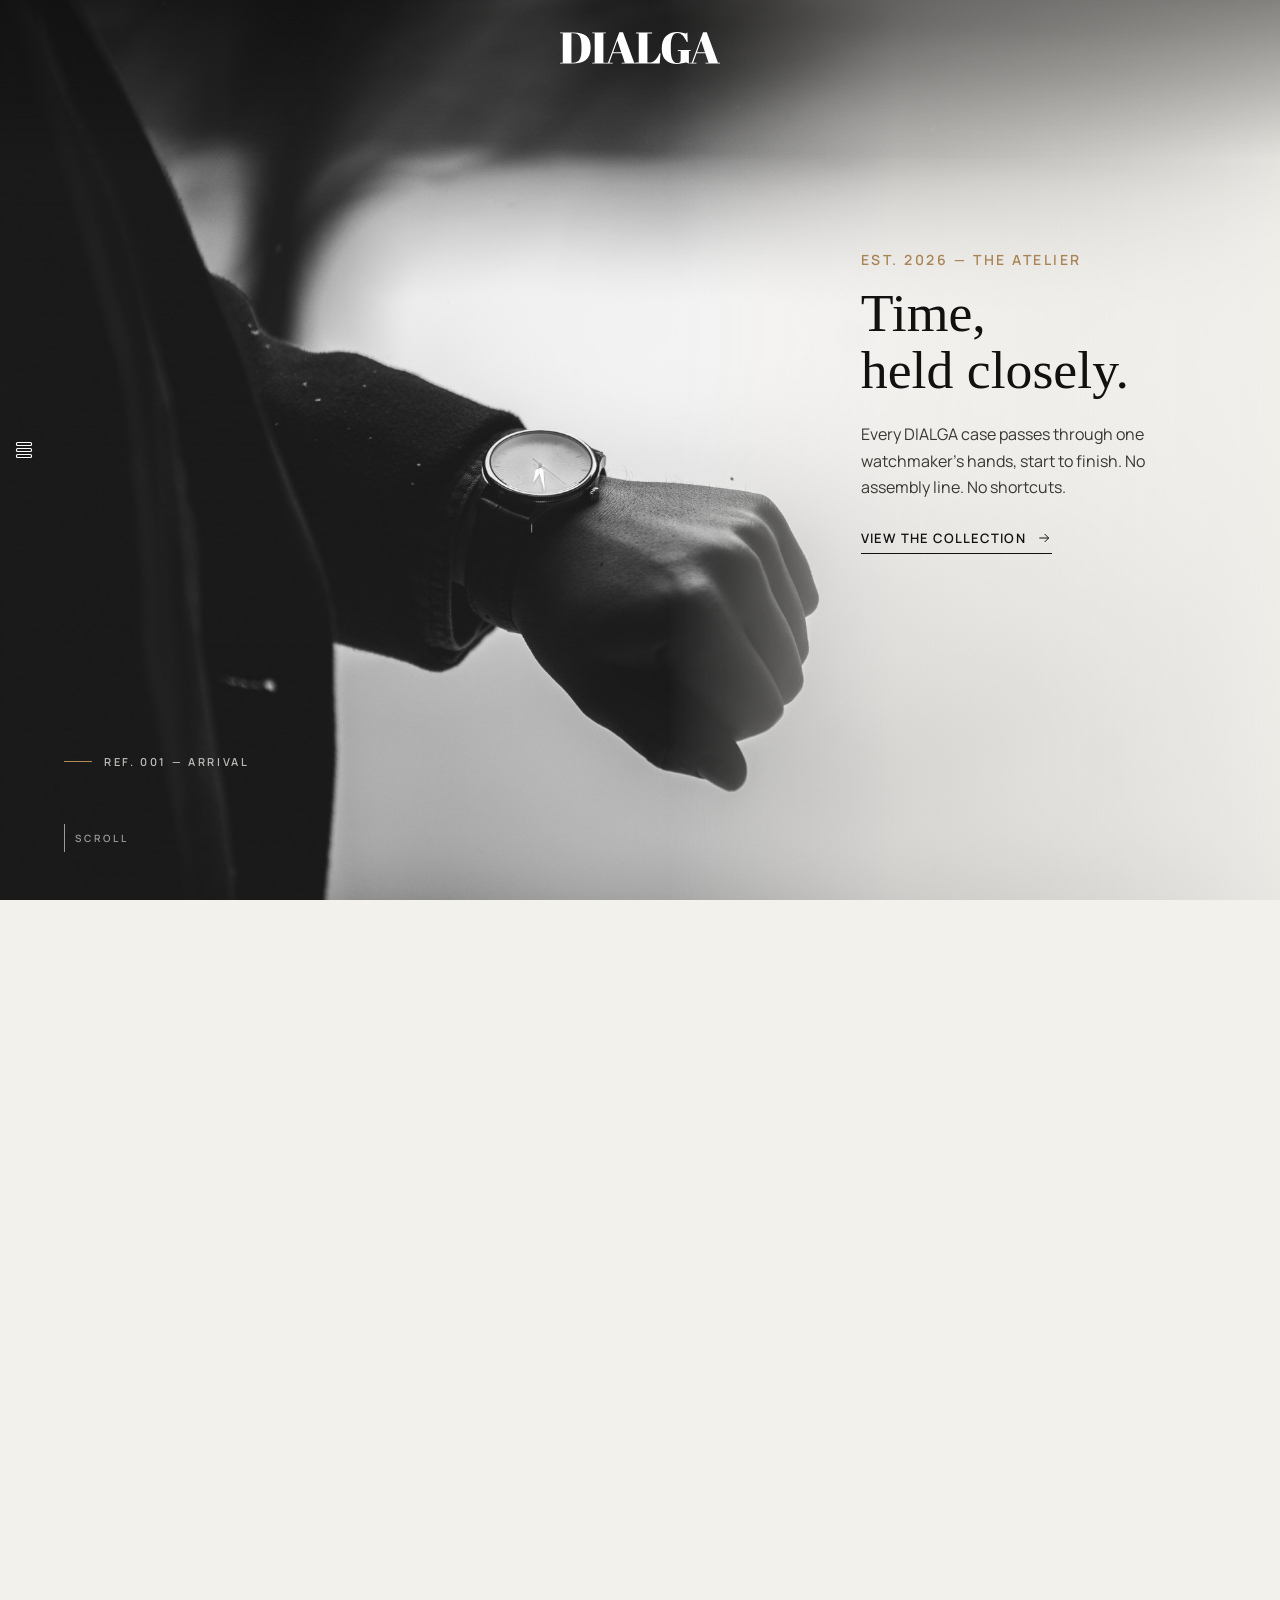
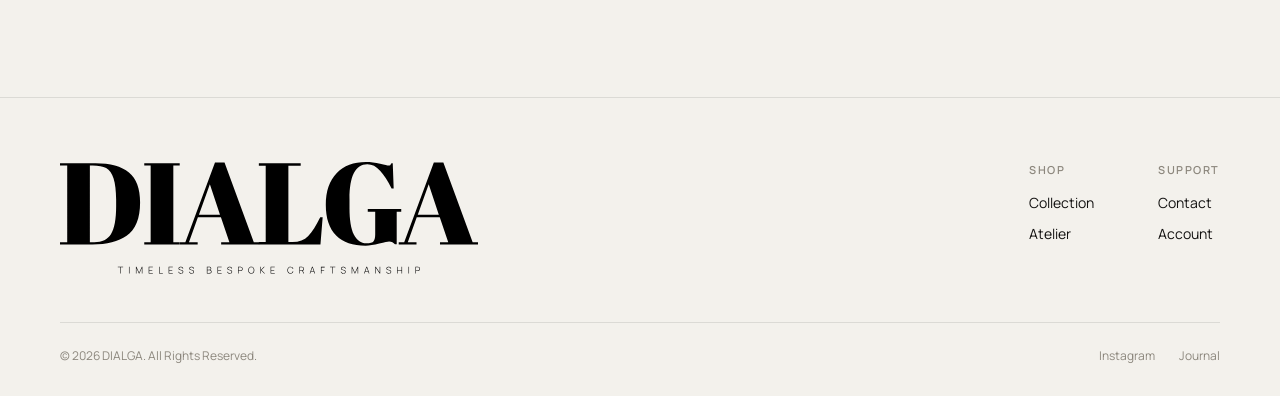
==== commit 47468f55: "Change stylesheet link path to uppercase 'CSS'" ====
--- a/index.html
+++ b/index.html
@@ -18,7 +18,7 @@
   <link rel="preconnect" href="https://fonts.googleapis.com">
   <link rel="preconnect" href="https://fonts.gstatic.com" crossorigin>
   <link href="https://fonts.googleapis.com/css2?family=Abril+Fatface&family=Manrope:wght@400;500;600;700;800&display=swap" rel="stylesheet">
-  <link rel="stylesheet" href="css/home-style.css">
+  <link rel="stylesheet" href="CSS/home-style.css">
 </head>
 <body>
 
@@ -198,4 +198,4 @@
 
   <script src="scripts/script.js"></script>
 </body>
-</html>+</html>
--- a/CSS/home-style.css
+++ b/CSS/home-style.css
@@ -0,0 +1,951 @@
+:root {
+  --ink: #121110;
+  --bone: #F3F1EC;
+  --charcoal: #1A1815;
+  --brass: #A98454;
+  --brass-light: #B08D57;
+  --stone: #8C877D;
+
+  --font-display: 'Abril Fatface', Georgia, serif;
+  --font-body: 'Manrope', sans-serif;
+}
+
+* { box-sizing: border-box; }
+
+html { scroll-behavior: smooth; }
+
+@media (prefers-reduced-motion: reduce) {
+  html { scroll-behavior: auto; }
+  * { animation-duration: 0.01ms !important; transition-duration: 0.01ms !important; }
+}
+
+body {
+  margin: 0;
+  font-family: var(--font-body);
+  color: var(--ink);
+  background: var(--bone);
+}
+
+a { text-decoration: none; color: inherit; }
+
+.container {
+  max-width: 1240px;
+  margin: 0 auto;
+  padding: 0 40px;
+}
+
+:focus-visible {
+  outline: 2px solid var(--brass);
+  outline-offset: 3px;
+}
+
+/* Skip link — hidden until focused, sits ahead of the overlay nav in tab order */
+.skipLink {
+  position: absolute;
+  top: -48px;
+  left: 16px;
+  z-index: 10000;
+  background: var(--bone);
+  color: var(--ink);
+  padding: 12px 20px;
+  font-size: 13px;
+  font-weight: 600;
+  border-radius: 4px;
+  transition: top 0.2s ease;
+}
+
+.skipLink:focus {
+  top: 16px;
+}
+
+/* ==========================================================================
+   Editorial Full-Screen Hover Navigation
+   (site-wide — appears on every page)
+   ========================================================================== */
+
+.sideNav {
+  position: fixed;
+  inset: 0 auto 0 0;
+  width: 48px;
+  height: 100vh;
+  z-index: 9999;
+  overflow: hidden;
+
+  display: flex;
+  flex-direction: column;
+  justify-content: space-between;
+  padding: 56px 0 64px 80px;
+
+  background: rgba(10, 10, 10, 0);
+  backdrop-filter: blur(0px);
+  -webkit-backdrop-filter: blur(0px);
+  border: none;
+  box-shadow: none;
+  border-radius: 0;
+
+  transition:
+    width 0.70s cubic-bezier(0.22, 1, 0.36, 1),
+    background-color 0.50s ease,
+    backdrop-filter 0.50s ease,
+    -webkit-backdrop-filter 0.50s ease;
+}
+
+/* Expanded on hover AND keyboard focus. opacity:0 nav links are still
+   focusable, so without :focus-within a keyboard user tabs into an
+   invisible menu — this keeps the reveal in sync with focus order. */
+.sideNav:hover,
+.sideNav:focus-within {
+  width: min(600px, 55vw);
+  background: rgba(10, 10, 10, 0.22);
+  backdrop-filter: blur(24px);
+  -webkit-backdrop-filter: blur(24px);
+}
+
+.navHandle {
+  position: absolute;
+  top: 50%;
+  left: 24px;
+  transform: translate(-50%, -50%) scale(1);
+  width: 48px;
+  height: 100%;
+  display: flex;
+  align-items: center;
+  justify-content: center;
+  pointer-events: none;
+  transition: opacity 0.25s ease, transform 0.35s ease;
+}
+
+.navHandle img {
+  width: 18px;
+  height: 18px;
+  display: block;
+  object-fit: contain;
+}
+
+.sideNav:hover .navHandle,
+.sideNav:focus-within .navHandle {
+  opacity: 0;
+  transform: translate(-50%, -50%) scale(0.75);
+}
+
+.navLogo {
+  opacity: 0;
+  transform: translateY(-12px);
+  transition:
+    opacity 0.35s ease 0.15s,
+    transform 0.45s cubic-bezier(0.22, 1, 0.36, 1) 0.15s;
+}
+
+.navLogo img { height: 22px; width: auto; display: block; }
+
+.sideNav:hover .navLogo,
+.sideNav:focus-within .navLogo {
+  opacity: 1;
+  transform: translateY(0);
+}
+
+.navMenu {
+  display: flex;
+  flex-direction: column;
+  gap: 36px;
+  margin: auto 0;
+}
+
+.navMenu a {
+  width: fit-content;
+  font-family: var(--font-body);
+  font-size: clamp(38px, 4.5vw, 64px);
+  font-weight: 400;
+  line-height: 1.1;
+  color: var(--bone);
+  letter-spacing: 0.02em;
+  position: relative;
+  opacity: 0;
+  transform: translateX(-32px);
+  transition:
+    opacity 0.45s ease,
+    transform 0.55s cubic-bezier(0.22, 1, 0.36, 1),
+    color 0.25s ease,
+    letter-spacing 0.25s ease;
+}
+
+.sideNav:hover .navMenu a,
+.sideNav:focus-within .navMenu a {
+  opacity: 1;
+  transform: translateX(0);
+}
+
+.sideNav:hover .navMenu a:nth-child(1),
+.sideNav:focus-within .navMenu a:nth-child(1) { transition-delay: 0.22s, 0.22s, 0s, 0s; }
+.sideNav:hover .navMenu a:nth-child(2),
+.sideNav:focus-within .navMenu a:nth-child(2) { transition-delay: 0.28s, 0.28s, 0s, 0s; }
+.sideNav:hover .navMenu a:nth-child(3),
+.sideNav:focus-within .navMenu a:nth-child(3) { transition-delay: 0.34s, 0.34s, 0s, 0s; }
+.sideNav:hover .navMenu a:nth-child(4),
+.sideNav:focus-within .navMenu a:nth-child(4) { transition-delay: 0.40s, 0.40s, 0s, 0s; }
+
+.navMenu a:hover,
+.navMenu a:focus-visible {
+  color: var(--brass);
+  letter-spacing: 0.08em;
+  transform: translateX(12px);
+}
+
+.navMenu a::after {
+  content: "";
+  position: absolute;
+  left: 0;
+  bottom: -6px;
+  width: 0;
+  height: 1px;
+  background: var(--brass);
+  transition: width 0.35s cubic-bezier(0.22, 1, 0.36, 1);
+}
+
+.navMenu a:hover::after,
+.navMenu a:focus-visible::after {
+  width: 100%;
+}
+
+.navMeta {
+  display: flex;
+  flex-direction: column;
+  gap: 6px;
+  opacity: 0;
+  font-size: 11px;
+  letter-spacing: 0.35em;
+  text-transform: uppercase;
+  color: rgba(243, 241, 236, 0.45);
+  transition: opacity 0.35s ease 0.48s;
+}
+
+.sideNav:hover .navMeta,
+.sideNav:focus-within .navMeta {
+  opacity: 1;
+}
+
+/* Header shell (site-wide — sits above whatever page content follows) */
+
+header {
+  position: absolute;
+  display: flex;
+  align-items: center;
+  justify-content: center;
+  top: 0;
+  left: 0;
+  width: 100%;
+  z-index: 10;
+  padding-top: 32px;
+}
+
+header::before {
+  content: "";
+  position: absolute;
+  top: 0;
+  left: 0;
+  width: 100%;
+  height: 160px;
+  background: linear-gradient(to bottom, rgba(10, 9, 8, 0.45), rgba(10, 9, 8, 0));
+  pointer-events: none;
+  z-index: -1;
+}
+
+.headerInner {
+  display: flex;
+  flex-direction: column;
+  align-items: center;
+  justify-content: center;
+  width: 100%;
+  gap: 64px;
+}
+
+.logo img { display: block; height: 32px; width: auto; }
+
+/* Footer (site-wide) */
+
+footer {
+  background: var(--bone);
+  border-top: 1px solid rgba(18, 17, 16, 0.1);
+  padding: 64px 0 32px;
+}
+
+.footerContainer {
+  display: flex;
+  justify-content: space-between;
+  align-items: flex-start;
+  flex-wrap: wrap;
+  gap: 48px;
+  padding-bottom: 48px;
+}
+
+.logoAlt img { display: block; height: 112px; width: auto; }
+
+.footerNavLinks { display: flex; gap: 64px; }
+
+.footerNavGroup {
+  display: flex;
+  flex-direction: column;
+  gap: 12px;
+}
+
+.footerLabel {
+  font-size: 11px;
+  font-weight: 600;
+  letter-spacing: 0.14em;
+  text-transform: uppercase;
+  color: var(--stone);
+  margin-bottom: 4px;
+}
+
+.footerLink {
+  font-size: 14px;
+  color: var(--ink);
+  width: fit-content;
+}
+
+.footerLink:hover,
+.footerLink:focus-visible { color: var(--brass); }
+
+.footerBottom {
+  display: flex;
+  justify-content: space-between;
+  align-items: center;
+  flex-wrap: wrap;
+  gap: 16px;
+  padding-top: 24px;
+  border-top: 1px solid rgba(18, 17, 16, 0.1);
+}
+
+.footerCopyright { font-size: 12px; color: var(--stone); margin: 0; }
+
+.footerSocials { display: flex; gap: 24px; }
+
+.socialLink { font-size: 12px; color: var(--stone); }
+
+.socialLink:hover,
+.socialLink:focus-visible { color: var(--brass); }
+
+/* Shared responsive rules (header/footer/container — layout-agnostic,
+   used by every page) */
+
+@media (max-width: 860px) {
+  .container { padding: 0 24px; }
+  header { padding-top: 20px; }
+  .footerNavLinks { gap: 40px; }
+}
+
+@media (max-width: 700px) {
+  .footerContainer { flex-direction: column; gap: 32px; }
+}
+
+/* ==========================================================================
+   Product Page Layout (DIALGA Watches)
+   ========================================================================== */
+
+.productSection {
+  display: flex;
+  flex-direction: column;
+  gap: 80px;
+  padding: 80px 0;
+}
+
+.productBlock {
+  display: flex;
+  align-items: center;
+  justify-content: space-between;
+  gap: 48px;
+}
+
+.productBlock:nth-child(even) {
+  flex-direction: row-reverse;
+}
+
+.productImage {
+  flex: 1;
+  max-width: 480px;
+  border: 1px solid rgba(18, 17, 16, 0.1);
+  border-radius: 8px;
+  overflow: hidden;
+  background: var(--bone);
+}
+
+.productImage img {
+  width: 100%;
+  height: auto;
+  display: block;
+}
+
+.productDetails {
+  flex: 1;
+  display: flex;
+  flex-direction: column;
+  gap: 24px;
+}
+
+.productName {
+  font-family: var(--font-display);
+  font-size: clamp(28px, 3vw, 42px);
+  font-weight: 400;
+  color: var(--ink);
+  margin: 0;
+}
+
+.productDescription {
+  font-size: 16px;
+  line-height: 1.6;
+  color: var(--charcoal);
+}
+
+.productButton {
+  width: fit-content;
+  padding: 12px 24px;
+  font-size: 14px;
+  font-weight: 600;
+  text-transform: uppercase;
+  letter-spacing: 0.08em;
+  color: var(--bone);
+  background: var(--brass);
+  border: none;
+  border-radius: 4px;
+  cursor: pointer;
+  transition: background 0.3s ease, transform 0.2s ease;
+}
+
+.productButton:hover,
+.productButton:focus-visible {
+  background: var(--brass-light);
+  transform: translateY(-2px);
+}
+
+/* Related Images Section */
+.relatedImages {
+  display: flex;
+  gap: 24px;
+  margin-top: 64px;
+}
+
+.relatedImages img {
+  flex: 1;
+  max-width: 100%;
+  border-radius: 6px;
+  border: 1px solid rgba(18, 17, 16, 0.1);
+  background: var(--bone);
+}
+
+/* Responsive Adjustments */
+@media (max-width: 860px) {
+  .productBlock {
+    flex-direction: column;
+    gap: 32px;
+  }
+}
+/* ==========================================================================
+   Index-page-only styles. Only rules shared across pages (header shell,
+   footer, side nav, tokens, fonts) live in css/style.css.
+   ========================================================================== */
+
+/* ============================== HERO ============================== */
+
+.hero {
+  position: relative;
+  height: 100svh;
+  min-height: 620px;
+  width: 100%;
+  overflow: hidden;
+  background: var(--charcoal);
+}
+
+.heroImage { position: absolute; inset: 0; z-index: 0; }
+
+.heroImage img {
+  width: 100%;
+  height: 100%;
+  object-fit: cover;
+  object-position: 0% center;
+  display: block;
+}
+
+/* Film-grain: a faint fractal-noise texture over the photo, blended
+   with overlay so it reads as print-grade grain rather than digital
+   flatness. Cheap in bytes (inline SVG), no image request. */
+.hero::after {
+  content: "";
+  position: absolute;
+  inset: 0;
+  z-index: 1;
+  opacity: 0.05;
+  mix-blend-mode: overlay;
+  pointer-events: none;
+  background-image: url("data:image/svg+xml,%3Csvg xmlns='http://www.w3.org/2000/svg'%3E%3Cfilter id='n'%3E%3CfeTurbulence type='fractalNoise' baseFrequency='0.85' numOctaves='2' stitchTiles='stitch'/%3E%3C/filter%3E%3Crect width='100%25' height='100%25' filter='url(%23n)'/%3E%3C/svg%3E");
+}
+
+/* Safety-net scrim: soft bone gradient between photo and text at all
+   desktop widths, so legibility doesn't depend on the specific crop. */
+.hero::before {
+  content: "";
+  position: absolute;
+  inset: 0;
+  z-index: 2;
+  background: linear-gradient(
+    to right,
+    rgba(243, 241, 236, 0) 52%,
+    rgba(243, 241, 236, 0.55) 70%,
+    rgba(243, 241, 236, 0.92) 100%
+  );
+  pointer-events: none;
+}
+
+.heroContent {
+  position: absolute;
+  top: 0;
+  right: 0;
+  height: 100%;
+  z-index: 3;
+  width: clamp(300px, 34vw, 460px);
+  display: flex;
+  flex-direction: column;
+  justify-content: center;
+  padding: 0 clamp(32px, 5vw, 56px) 96px 16px;
+}
+
+/* Staggered entrance — respects prefers-reduced-motion via the global
+   "* { animation-duration: 0.01ms !important }" rule in style.css. */
+@keyframes heroReveal {
+  from { opacity: 0; transform: translateY(18px); }
+  to   { opacity: 1; transform: translateY(0); }
+}
+
+.heroKicker, .heroHeadline, .heroSubtext, .heroCta, .cta, .heroRef, .heroScrollCue {
+  animation: heroReveal 0.9s cubic-bezier(0.22, 1, 0.36, 1) both;
+}
+.heroRef        { animation-delay: 0.05s; }
+.heroKicker     { animation-delay: 0.15s; }
+.heroHeadline   { animation-delay: 0.30s; }
+.heroSubtext    { animation-delay: 0.48s; }
+.heroCta        { animation-delay: 0.62s; }
+.cta            { animation-delay: 0.62s; }
+.heroScrollCue  { animation-delay: 0.80s; }
+
+.heroKicker {
+  font-size: 14px;
+  font-weight: 600;
+  letter-spacing: 0.18em;
+  text-transform: uppercase;
+  color: var(--brass);
+  margin: 0 0 16px;
+}
+
+.heroHeadline {
+  font-family: var(--font-display);
+  font-weight: 400;
+  font-size: clamp(34px, 4.2vw, 68px);
+  line-height: 1.06;
+  margin: 0 0 22px;
+  color: var(--ink);
+}
+
+.heroSubtext {
+  font-size: 16px;
+  line-height: 1.65;
+  color: #3A3733;
+  margin: 0 0 28px;
+  max-width: 34ch;
+}
+
+.heroCta {
+  display: inline-flex;
+  align-items: center;
+  gap: 10px;
+  width: fit-content;
+  font-size: 13px;
+  font-weight: 600;
+  letter-spacing: 0.08em;
+  text-transform: uppercase;
+  color: var(--ink);
+  padding-bottom: 6px;
+  border-bottom: 1px solid var(--ink);
+  transition: gap 0.25s ease, color 0.25s ease, border-color 0.25s ease;
+}
+
+.cta {
+  display: inline-flex;
+  color: var(--bone);
+  align-items: center;
+  gap: 10px;
+  width: fit-content;
+  font-size: 13px;
+  font-weight: 600;
+  letter-spacing: 0.08em;
+  text-transform: uppercase;
+  padding-bottom: 6px;
+  border-bottom: 1px solid var(--bone);
+  transition: gap 0.25s ease, color 0.25s ease, border-color 0.25s ease;
+}
+
+.heroCta:hover, .heroCta:focus-visible {
+  gap: 16px;
+  color: var(--brass);
+  border-color: var(--brass);
+}
+
+.cta:hover, .cta:focus-visible {
+  gap: 16px;
+  color: var(--brass-light);
+  border-color: var(--brass-light);
+}
+
+.heroCta svg { width: 16px; height: 16px; flex-shrink: 0; }
+
+.cta svg { width: 16px; height: 16px; flex-shrink: 0; }
+
+/* Ledger plate — every section on this page carries one of these,
+   echoing the fact that every DIALGA case is individually referenced.
+   It's the one recurring device that's actually true of the product. */
+.heroRef {
+  position: absolute;
+  left: 64px;
+  bottom: 120px;
+  z-index: 3;
+  display: flex;
+  align-items: center;
+  gap: 12px;
+  font-size: 11px;
+  font-weight: 600;
+  letter-spacing: 0.24em;
+  text-transform: uppercase;
+  color: rgba(243, 241, 236, 0.75);
+}
+
+.heroRef::before {
+  content: "";
+  width: 28px;
+  height: 1px;
+  background: var(--brass-light);
+}
+
+.heroScrollCue {
+  position: absolute;
+  left: 64px;
+  bottom: 48px;
+  z-index: 3;
+  display: flex;
+  align-items: center;
+  gap: 10px;
+  font-size: 10px;
+  font-weight: 600;
+  letter-spacing: 0.28em;
+  text-transform: uppercase;
+  color: rgba(243, 241, 236, 0.6);
+}
+
+.heroScrollCue span {
+  display: block;
+  width: 1px;
+  height: 28px;
+  background: rgba(243, 241, 236, 0.6);
+  animation: scrollLine 2.2s ease-in-out infinite;
+  transform-origin: top;
+}
+
+@keyframes scrollLine {
+  0%   { transform: scaleY(0); opacity: 0; }
+  35%  { transform: scaleY(1); opacity: 1; }
+  70%  { transform: scaleY(1); opacity: 0.4; }
+  100% { transform: scaleY(0); opacity: 0; }
+}
+
+@media (max-width: 700px) {
+  .heroImage img { object-position: 32% center; }
+
+  /* Repurpose the desktop light scrim (.hero::before) as a dark
+     bottom-up scrim on mobile, rather than introducing a second
+     pseudo-element — same slot, different gradient. */
+  .hero::before {
+    background: linear-gradient(to top, rgba(10, 9, 8, 0.72) 0%, rgba(10, 9, 8, 0.28) 45%, rgba(10, 9, 8, 0) 68%);
+  }
+
+  .heroContent {
+    top: auto; bottom: 0; right: 0; left: 0;
+    width: auto; height: auto;
+    padding: 0 24px 48px;
+    z-index: 3;
+  }
+
+  .heroKicker { color: #D9B27C; }
+  .heroHeadline { color: var(--bone); font-size: clamp(34px, 10vw, 48px); }
+  .heroSubtext { color: rgba(243, 241, 236, 0.78); max-width: none; }
+  .heroCta { color: var(--bone); border-color: var(--bone); }
+  .heroCta:hover, .heroCta:focus-visible { color: var(--brass-light); border-color: var(--brass-light); }
+
+  .heroRef, .heroScrollCue { display: none; }
+}
+
+/* ========================= SHARED SECTION SHELL ========================= */
+
+.section {
+  padding: 128px 0;
+  position: relative;
+  opacity: 0;
+  transform: translateY(28px);
+  transition: opacity 0.8s cubic-bezier(0.22, 1, 0.36, 1), transform 0.8s cubic-bezier(0.22, 1, 0.36, 1);
+}
+
+.section.isVisible { opacity: 1; transform: translateY(0); }
+
+.section--dark { background: var(--charcoal); color: var(--bone); }
+.section--light { background: var(--bone); color: var(--ink); }
+
+.sectionRef {
+  display: inline-flex;
+  align-items: center;
+  gap: 12px;
+  font-size: 11px;
+  font-weight: 600;
+  letter-spacing: 0.24em;
+  text-transform: uppercase;
+  margin: 0 0 28px;
+}
+
+.sectionRef::before {
+  content: "";
+  width: 28px;
+  height: 1px;
+  background: var(--brass);
+}
+
+.section--dark .sectionRef { color: rgba(243, 241, 236, 0.65); }
+.section--light .sectionRef { color: var(--stone); }
+
+@media (max-width: 700px) {
+  .section { padding: 80px 0; }
+}
+
+/* ============================== ATELIER ============================== */
+
+.atelierGrid {
+  display: grid;
+  grid-template-columns: 1.05fr 0.95fr;
+  gap: 72px;
+  align-items: center;
+}
+
+.atelierQuote {
+  font-family: var(--font-display);
+  font-weight: 400;
+  font-size: clamp(26px, 2.6vw, 40px);
+  line-height: 1.3;
+  color: var(--bone);
+  margin: 0 0 28px;
+  max-width: 18ch;
+}
+
+.atelierBody {
+  font-size: 16px;
+  line-height: 1.75;
+  color: rgba(243, 241, 236, 0.72);
+  max-width: 46ch;
+  margin: 0 0 48px;
+}
+
+.statRow {
+  display: flex;
+  gap: 40px;
+  flex-wrap: wrap;
+  border-top: 1px solid rgba(243, 241, 236, 0.16);
+  padding-top: 28px;
+}
+
+.statItem { min-width: 120px; }
+
+.statNumber {
+  display: block;
+  font-family: var(--font-display);
+  font-size: 32px;
+  color: var(--brass-light);
+  margin-bottom: 6px;
+}
+
+.statLabel {
+  font-size: 11px;
+  letter-spacing: 0.14em;
+  text-transform: uppercase;
+  color: rgba(243, 241, 236, 0.55);
+}
+
+.atelierImage {
+  position: relative;
+  aspect-ratio: 4 / 5;
+  overflow: hidden;
+  border-radius: 2px;
+  border: 1px solid var(--brass);
+}
+
+.atelierImage img {
+  width: 100%;
+  height: 100%;
+  object-fit: cover;
+  display: block;
+  filter: sepia(0.18) saturate(1.05);
+  padding: 5px;
+}
+
+@media (max-width: 860px) {
+  .atelierGrid { grid-template-columns: 1fr; gap: 40px; }
+  .atelierImage { order: -1; aspect-ratio: 16 / 10; }
+}
+
+/* ============================== ANATOMY ============================== */
+
+.anatomyHead {
+  display: flex;
+  justify-content: space-between;
+  align-items: flex-end;
+  gap: 32px;
+  flex-wrap: wrap;
+  margin-bottom: 64px;
+}
+
+.anatomyHeading {
+  font-family: var(--font-display);
+  font-weight: 400;
+  font-size: clamp(28px, 3vw, 44px);
+  margin: 0;
+  color: var(--ink);
+}
+
+.anatomyIntro {
+  font-size: 15px;
+  color: var(--stone);
+  max-width: 30ch;
+  margin: 0;
+}
+
+.specStrip {
+  display: grid;
+  grid-template-columns: repeat(4, 1fr);
+  border-top: 1px solid rgba(18, 17, 16, 0.12);
+}
+
+.specItem {
+  padding: 32px 28px 0 0;
+  border-left: 1px solid rgba(18, 17, 16, 0.12);
+  padding-left: 28px;
+}
+
+.specItem:first-child { border-left: none; padding-left: 0; }
+
+.specLabel {
+  font-size: 11px;
+  font-weight: 700;
+  letter-spacing: 0.16em;
+  text-transform: uppercase;
+  color: var(--brass);
+  margin: 0 0 14px;
+}
+
+.specText {
+  font-size: 14px;
+  line-height: 1.6;
+  color: #3A3733;
+  margin: 0;
+}
+
+@media (max-width: 860px) {
+  .specStrip { grid-template-columns: 1fr 1fr; }
+  .specItem:nth-child(3) { border-left: none; padding-left: 0; }
+  .specItem:nth-child(1), .specItem:nth-child(2), .specItem:nth-child(3), .specItem:nth-child(4) {
+    border-top: 1px solid rgba(18, 17, 16, 0.12);
+    padding-top: 24px;
+    margin-top: 24px;
+  }
+  .specItem:nth-child(1), .specItem:nth-child(2) { border-top: none; margin-top: 0; }
+}
+
+@media (max-width: 560px) {
+  .specStrip { grid-template-columns: 1fr; }
+  .specItem { border-left: none !important; padding-left: 0 !important; }
+  .specItem:not(:first-child) { border-top: 1px solid rgba(18, 17, 16, 0.12); padding-top: 24px; margin-top: 24px; }
+}
+
+/* ============================== FEATURED ============================== */
+
+.featuredGrid {
+  display: grid;
+  grid-template-columns: 0.9fr 1.1fr;
+  gap: 72px;
+  align-items: center;
+}
+
+.featuredImage {
+  position: relative;
+  aspect-ratio: 4 / 5;
+  overflow: hidden;
+  border-radius: 2px;
+  border: 1px solid var(--brass);
+}
+
+.featuredImage img {
+  width: 100%;
+  height: 100%;
+  object-fit: cover;
+  display: block;
+  padding: 5px;
+}
+
+.featuredName {
+  font-family: var(--font-display);
+  font-weight: 400;
+  font-size: clamp(30px, 3.4vw, 48px);
+  margin: 0 0 20px;
+  color: var(--bone);
+}
+
+.featuredBody {
+  font-size: 16px;
+  line-height: 1.75;
+  color: rgba(243, 241, 236, 0.72);
+  max-width: 42ch;
+  margin: 0 0 32px;
+}
+
+.featuredMeta {
+  display: flex;
+  align-items: center;
+  gap: 24px;
+  margin-bottom: 36px;
+}
+
+.featuredPrice {
+  font-size: 14px;
+  font-weight: 600;
+  letter-spacing: 0.04em;
+  color: var(--brass-light);
+}
+
+.featuredCta {
+  display: inline-flex;
+  align-items: center;
+  gap: 10px;
+  width: fit-content;
+  font-size: 13px;
+  font-weight: 600;
+  letter-spacing: 0.08em;
+  text-transform: uppercase;
+  color: var(--bone);
+  padding-bottom: 6px;
+  border-bottom: 1px solid var(--bone);
+  transition: gap 0.25s ease, color 0.25s ease, border-color 0.25s ease;
+}
+
+.featuredCta:hover, .featuredCta:focus-visible {
+  gap: 16px;
+  color: var(--brass-light);
+  border-color: var(--brass-light);
+}
+
+.featuredCta svg { width: 16px; height: 16px; flex-shrink: 0; }
+
+@media (max-width: 860px) {
+  .featuredGrid { grid-template-columns: 1fr; gap: 40px; }
+  .featuredImage { aspect-ratio: 16 / 10; }
+}
